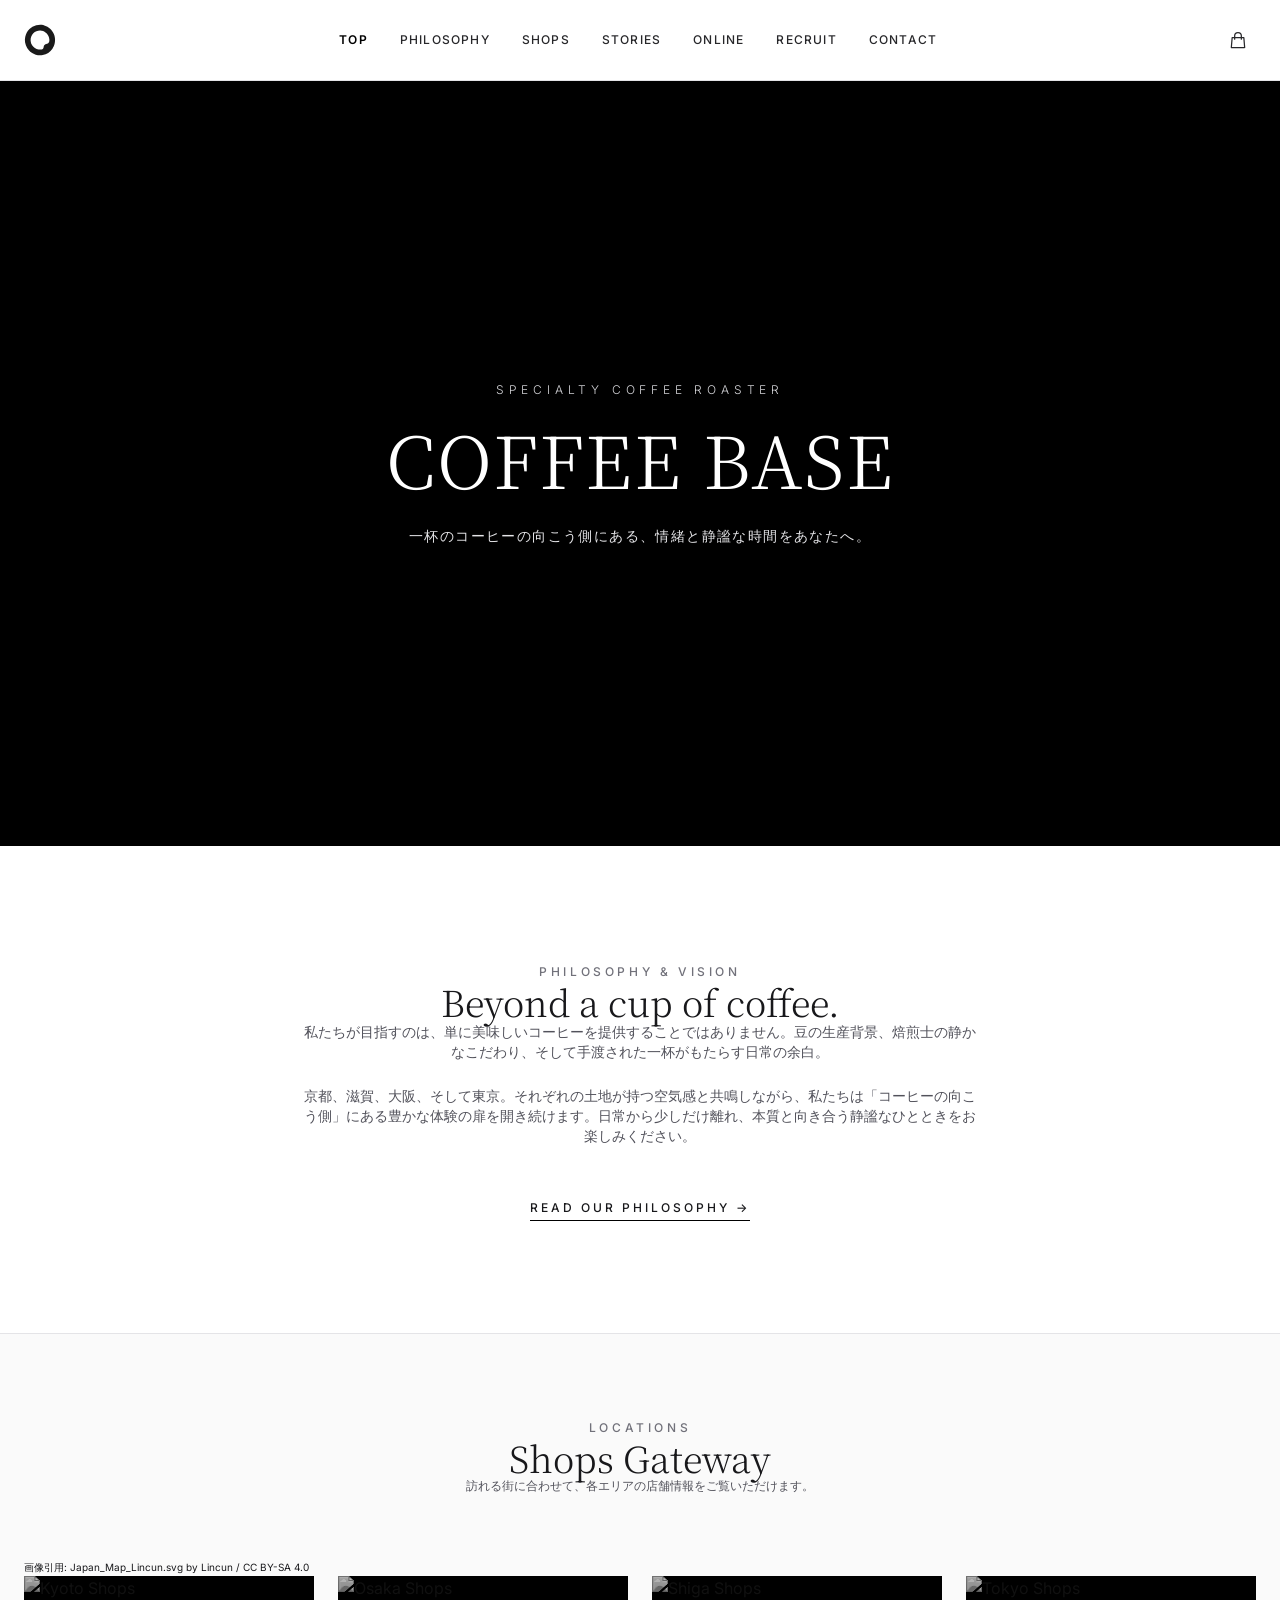
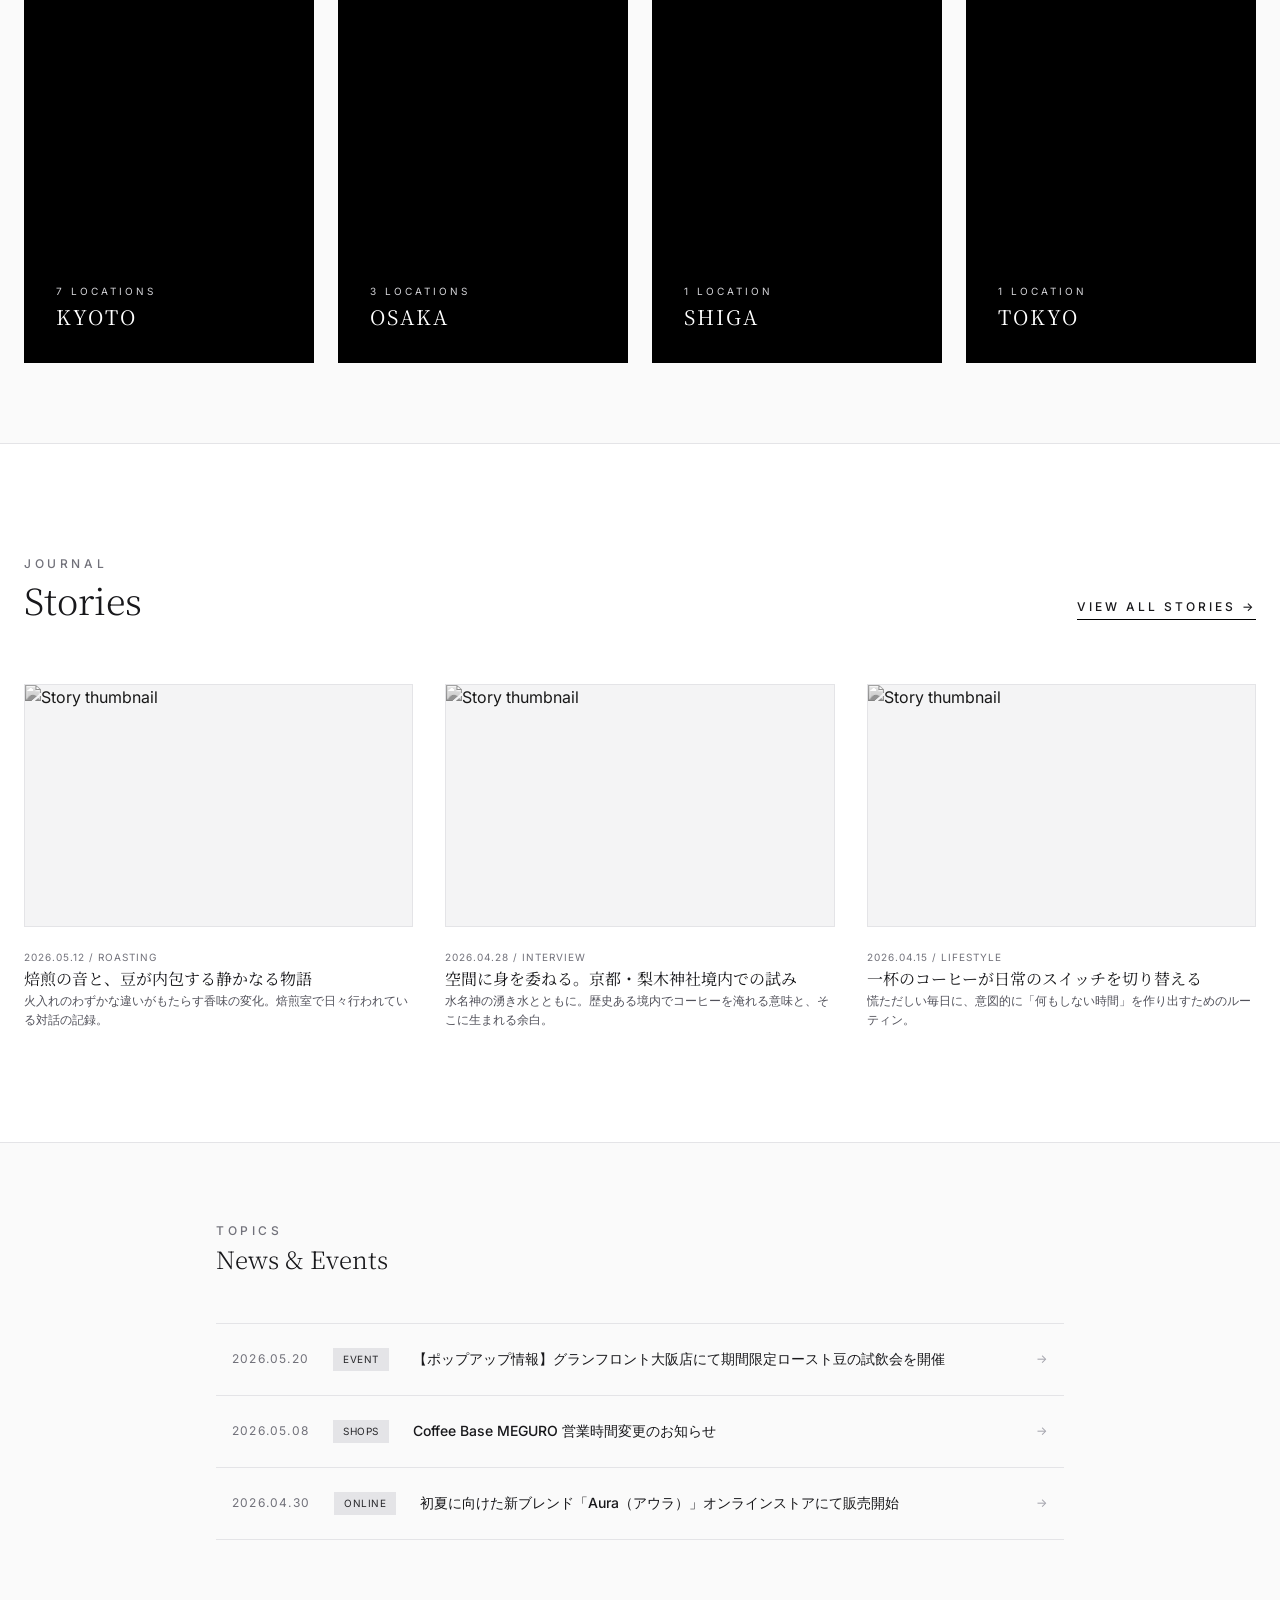
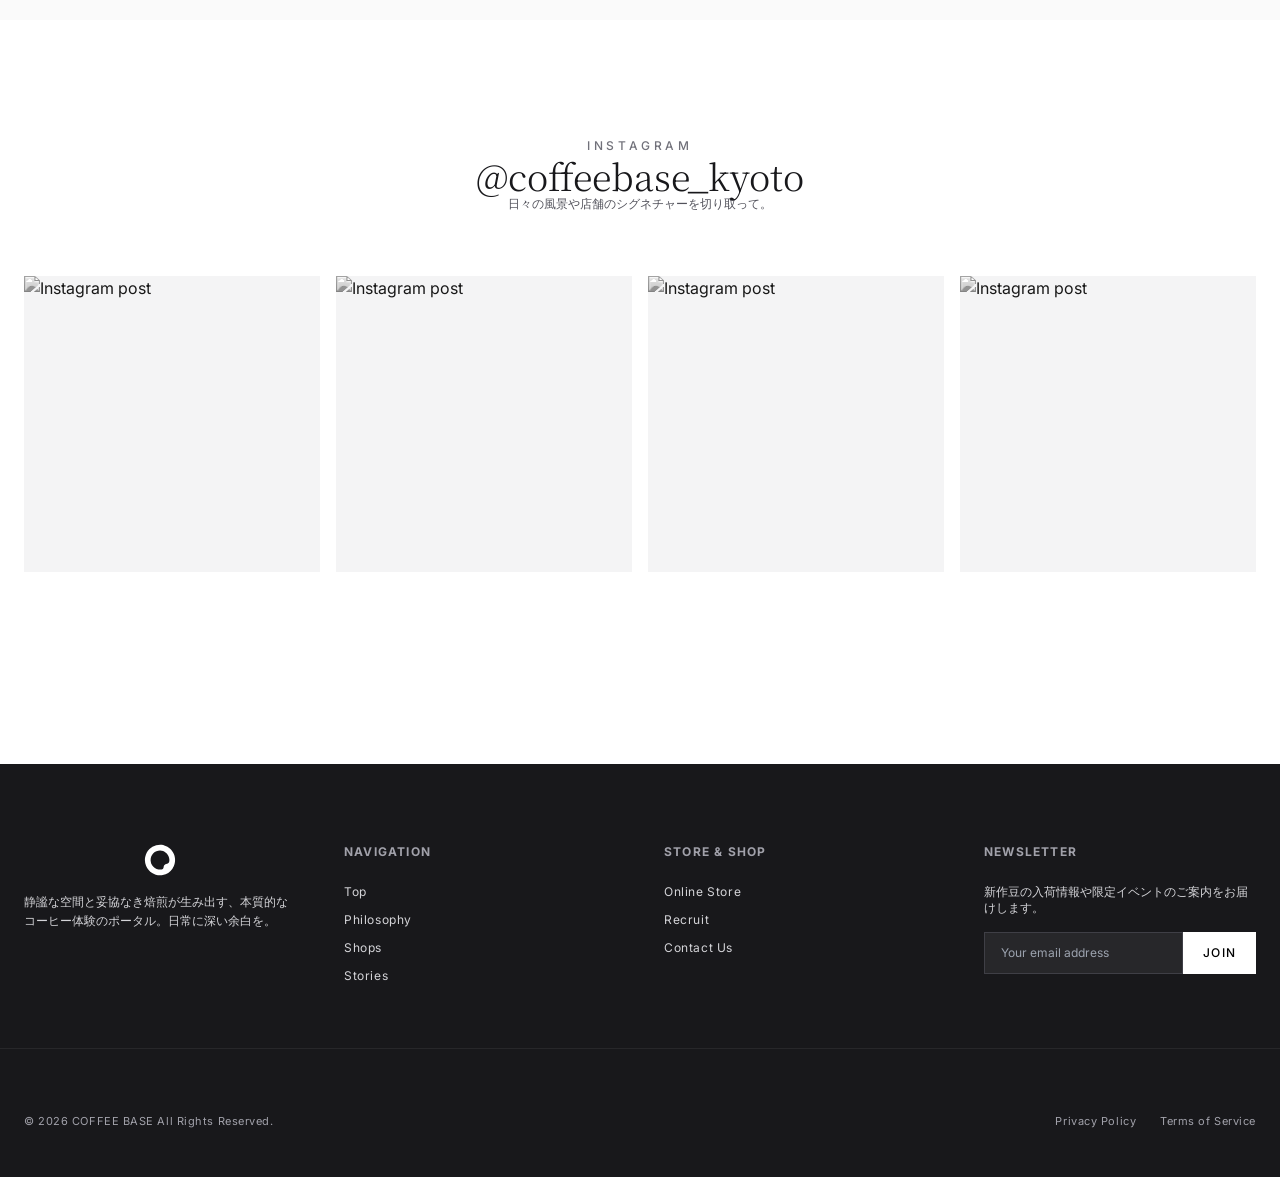
==== index.html @ c8d48422 "Add files via upload" ====
<!DOCTYPE html>
<html lang="ja">
<head>
    <meta charset="UTF-8">
    <meta name="viewport" content="width=device-width, initial-scale=1.0">
    <title>COFFEE BASE — Beyond a cup of coffee.</title>
    <link rel="preconnect" href="https://fonts.googleapis.com">
    <link rel="preconnect" href="https://fonts.gstatic.com" crossorigin>
    <link href="https://fonts.googleapis.com/css2?family=Inter:wght@300;400;500;600;700&family=Noto+Serif+JP:wght@300;400;600&display=swap" rel="stylesheet">
    <link rel="stylesheet" href="css/style.css">

    <!-- Lenis用CSS -->
    <link rel="stylesheet" href="https://unpkg.com/lenis@1.1.18/dist/lenis.css">

    <!-- jQuery -->
    <script src="https://code.jquery.com/jquery-3.7.1.min.js"></script>

    <!-- Lenis本体のJS (CDN) -->
    <script src="https://unpkg.com/lenis@1.1.18/dist/lenis.min.js"></script>
</head>
<body class="page">

    <!-- Header -->
    <header class="header">
        <div class="header__bar">
            <a href="index.html" class="header__logo-link">
                <img src="images/logo.svg" alt="COFFEE BASE Logo" class="header__logo-img" onerror="this.onerror=null; this.src='https://placehold.co/140x35/000000/FFFFFF?text=COFFEE+BASE';">
            </a>
            <nav class="header__nav">
                <a href="index.html" class="header__nav-link header__nav-link--active">Top</a>
                <a href="philosophy.html" class="header__nav-link">Philosophy</a>
                <a href="shops.html" class="header__nav-link">Shops</a>
                <a href="stories.html" class="header__nav-link">Stories</a>
                <a href="online.html" class="header__nav-link">Online</a>
                <a href="recruit.html" class="header__nav-link">Recruit</a>
                <a href="contact.html" class="header__nav-link">Contact</a>
            </nav>
            <div class="header__actions">
                <button onclick="openCartModal()" class="header__icon-btn" aria-label="Cart">
                    <svg class="header__icon" fill="none" stroke="currentColor" viewBox="0 0 24 24"><path stroke-linecap="round" stroke-linejoin="round" stroke-width="1.5" d="M16 11V7a4 4 0 00-8 0v4M5 9h14l1 12H4L5 9z"></path></svg>
                    <span id="cart-badge" class="header__cart-badge hidden">0</span>
                </button>
                <button onclick="toggleMobileMenu()" class="header__menu-btn" aria-label="Menu">
                    <svg class="header__icon header__icon--menu" fill="none" stroke="currentColor" viewBox="0 0 24 24"><path stroke-linecap="round" stroke-linejoin="round" stroke-width="1.5" d="M4 8h16M4 16h16"></path></svg>
                </button>
            </div>
        </div>
        <div id="mobile-menu" class="mobile-menu hidden fade-in">
            <div class="mobile-menu__list">
                <a href="index.html" class="mobile-menu__link mobile-menu__link--active">Top</a>
                <a href="philosophy.html" class="mobile-menu__link">Philosophy</a>
                <a href="shops.html" class="mobile-menu__link">Shops</a>
                <a href="stories.html" class="mobile-menu__link">Stories</a>
                <a href="online.html" class="mobile-menu__link">Online</a>
                <a href="recruit.html" class="mobile-menu__link">Recruit</a>
                <a href="contact.html" class="mobile-menu__link mobile-menu__link--last">Contact</a>
            </div>
        </div>
    </header>

    <!-- Main Content -->
    <main class="main">

        <!-- 1. メインビジュアル (映像演出 / フォールバック画像) -->
        <section class="hero">
            <video autoplay muted loop playsinline class="hero__video">
                <source src="videos/hero-bg.mp4" type="video/mp4">
            </video>
            <div class="hero__gradient"></div>

            <div class="hero__content fade-in">
                <span class="hero__eyebrow">Specialty Coffee Roaster</span>
                <h1 class="hero__title">
                    COFFEE BASE
                </h1>
                <p class="hero__lead">
                    一杯のコーヒーの向こう側にある、情緒と静謐な時間をあなたへ。
                </p>
            </div>
        </section>

        <!-- 2. ブランドメッセージ ＆ 世界観の要約・導入 -->
        <section class="philosophy">
            <span class="philosophy__eyebrow">Philosophy &amp; Vision</span>
            <h2 class="philosophy__title">
                Beyond a cup of coffee.
            </h2>
            <div class="philosophy__body">
                <p>
                    私たちが目指すのは、単に美味しいコーヒーを提供することではありません。豆の生産背景、焙煎士の静かなこだわり、そして手渡された一杯がもたらす日常の余白。
                </p>
                <p>
                    京都、滋賀、大阪、そして東京。それぞれの土地が持つ空気感と共鳴しながら、私たちは「コーヒーの向こう側」にある豊かな体験の扉を開き続けます。日常から少しだけ離れ、本質と向き合う静謐なひとときをお楽しみください。
                </p>
            </div>
            <div class="philosophy__cta-wrap">
                <a href="philosophy.html" class="link-underline">
                    Read Our Philosophy &rarr;
                </a>
            </div>
        </section>

        <!-- 3. エリア・店舗ハブ (Gateway) -->
        <section class="gateway">
            <div class="gateway__inner">
                <div class="gateway__header">
                    <span class="gateway__eyebrow">Locations</span>
                    <h2 class="gateway__title">Shops Gateway</h2>
                    <p class="gateway__desc">訪れる街に合わせて、各エリアの店舗情報をご覧いただけます。</p>
                </div>

                <div class="map"></div>
                <p style="margin-top: 40px; font-size: 12px;">
                <small>
                    画像引用: 
                    <a href="https://commons.wikimedia.org/wiki/File:Japan_Map_Lincun.svg" target="_blank" rel="noopener">Japan_Map_Lincun.svg</a> 
                    by Lincun / 
                    <a href="https://creativecommons.org/licenses/by-sa/4.0/deed.ja" target="_blank" rel="noopener">CC BY-SA 4.0</a>
                </small>
                </p>

                <div class="gateway__grid">
                    <!-- KYOTO -->
                    <a href="shops.html#kyoto" class="gateway__card">
                        <img src="https://placehold.co/600x800/27272a/ffffff?text=KYOTO" alt="Kyoto Shops" class="gateway__card-img">
                        <div class="gateway__card-overlay">
                            <span class="gateway__card-tag">7 Locations</span>
                            <h3 class="gateway__card-title">KYOTO</h3>
                        </div>
                    </a>
                    <!-- OSAKA -->
                    <a href="shops.html#osaka" class="gateway__card">
                        <img src="https://placehold.co/600x800/27272a/ffffff?text=OSAKA" alt="Osaka Shops" class="gateway__card-img">
                        <div class="gateway__card-overlay">
                            <span class="gateway__card-tag">3 Locations</span>
                            <h3 class="gateway__card-title">OSAKA</h3>
                        </div>
                    </a>
                    <!-- SHIGA -->
                    <a href="shops.html#shiga" class="gateway__card">
                        <img src="https://placehold.co/600x800/27272a/ffffff?text=SHIGA" alt="Shiga Shops" class="gateway__card-img">
                        <div class="gateway__card-overlay">
                            <span class="gateway__card-tag">1 Location</span>
                            <h3 class="gateway__card-title">SHIGA</h3>
                        </div>
                    </a>
                    <!-- TOKYO -->
                    <a href="shops.html#tokyo" class="gateway__card">
                        <img src="https://placehold.co/600x800/27272a/ffffff?text=TOKYO" alt="Tokyo Shops" class="gateway__card-img">
                        <div class="gateway__card-overlay">
                            <span class="gateway__card-tag">1 Location</span>
                            <h3 class="gateway__card-title">TOKYO</h3>
                        </div>
                    </a>
                </div>
            </div>
        </section>

        <!-- 4. Stories / Journal ピックアップ -->
        <section class="stories">
            <div class="stories__header">
                <div>
                    <span class="stories__eyebrow">Journal</span>
                    <h2 class="stories__title">Stories</h2>
                </div>
                <a href="stories.html" class="link-underline">
                    View All Stories &rarr;
                </a>
            </div>
            <div class="stories__grid">
                <!-- Story Item 1 -->
                <article class="story" onclick="location.href='stories.html'">
                    <div class="story__thumb">
                        <img src="https://placehold.co/800x500/f4f4f5/18181b?text=Story+01" alt="Story thumbnail" class="story__thumb-img">
                    </div>
                    <div class="story__body">
                        <span class="story__meta">2026.05.12 / Roasting</span>
                        <h3 class="story__title">焙煎の音と、豆が内包する静かなる物語</h3>
                        <p class="story__excerpt">
                            火入れのわずかな違いがもたらす香味の変化。焙煎室で日々行われている対話の記録。
                        </p>
                    </div>
                </article>
                <!-- Story Item 2 -->
                <article class="story" onclick="location.href='stories.html'">
                    <div class="story__thumb">
                        <img src="https://placehold.co/800x500/f4f4f5/18181b?text=Story+02" alt="Story thumbnail" class="story__thumb-img">
                    </div>
                    <div class="story__body">
                        <span class="story__meta">2026.04.28 / Interview</span>
                        <h3 class="story__title">空間に身を委ねる。京都・梨木神社境内での試み</h3>
                        <p class="story__excerpt">
                            水名神の湧き水とともに。歴史ある境内でコーヒーを淹れる意味と、そこに生まれる余白。
                        </p>
                    </div>
                </article>
                <!-- Story Item 3 -->
                <article class="story" onclick="location.href='stories.html'">
                    <div class="story__thumb">
                        <img src="https://placehold.co/800x500/f4f4f5/18181b?text=Story+03" alt="Story thumbnail" class="story__thumb-img">
                    </div>
                    <div class="story__body">
                        <span class="story__meta">2026.04.15 / Lifestyle</span>
                        <h3 class="story__title">一杯のコーヒーが日常のスイッチを切り替える</h3>
                        <p class="story__excerpt">
                            慌ただしい毎日に、意図的に「何もしない時間」を作り出すためのルーティン。
                        </p>
                    </div>
                </article>
            </div>
        </section>

        <!-- 5. NEWS / EVENTS トピックス -->
        <section class="news">
            <div class="news__inner">
                <div class="news__header">
                    <div>
                        <span class="news__eyebrow">Topics</span>
                        <h2 class="news__title">News &amp; Events</h2>
                    </div>
                </div>
                <div class="news__list">
                    <!-- News Item 1 -->
                    <a href="#" class="news__item">
                        <div class="news__item-main">
                            <span class="news__date">2026.05.20</span>
                            <span class="news__tag">Event</span>
                            <h3 class="news__headline">
                                【ポップアップ情報】グランフロント大阪店にて期間限定ロースト豆の試飲会を開催
                            </h3>
                        </div>
                        <span class="news__arrow">&rarr;</span>
                    </a>
                    <!-- News Item 2 -->
                    <a href="#" class="news__item">
                        <div class="news__item-main">
                            <span class="news__date">2026.05.08</span>
                            <span class="news__tag">Shops</span>
                            <h3 class="news__headline">
                                Coffee Base MEGURO 営業時間変更のお知らせ
                            </h3>
                        </div>
                        <span class="news__arrow">&rarr;</span>
                    </a>
                    <!-- News Item 3 -->
                    <a href="#" class="news__item">
                        <div class="news__item-main">
                            <span class="news__date">2026.04.30</span>
                            <span class="news__tag">Online</span>
                            <h3 class="news__headline">
                                初夏に向けた新ブレンド「Aura（アウラ）」オンラインストアにて販売開始
                            </h3>
                        </div>
                        <span class="news__arrow">&rarr;</span>
                    </a>
                </div>
            </div>
        </section>

        <!-- 6. Instagram / SNS Feed -->
        <section class="instagram">
            <div class="instagram__header">
                <span class="instagram__eyebrow">Instagram</span>
                <h2 class="instagram__title">@coffeebase_kyoto</h2>
                <p class="instagram__desc">日々の風景や店舗のシグネチャーを切り取って。</p>
            </div>
            <div class="instagram__grid">
                <a href="https://instagram.com" target="_blank" rel="noopener noreferrer" class="instagram__post">
                    <img src="https://placehold.co/600x600/f4f4f5/18181b?text=IG+01" alt="Instagram post" class="instagram__img">
                    <div class="instagram__overlay">View</div>
                </a>
                <a href="https://instagram.com" target="_blank" rel="noopener noreferrer" class="instagram__post">
                    <img src="https://placehold.co/600x600/f4f4f5/18181b?text=IG+02" alt="Instagram post" class="instagram__img">
                    <div class="instagram__overlay">View</div>
                </a>
                <a href="https://instagram.com" target="_blank" rel="noopener noreferrer" class="instagram__post">
                    <img src="https://placehold.co/600x600/f4f4f5/18181b?text=IG+03" alt="Instagram post" class="instagram__img">
                    <div class="instagram__overlay">View</div>
                </a>
                <a href="https://instagram.com" target="_blank" rel="noopener noreferrer" class="instagram__post">
                    <img src="https://placehold.co/600x600/f4f4f5/18181b?text=IG+04" alt="Instagram post" class="instagram__img">
                    <div class="instagram__overlay">View</div>
                </a>
            </div>
        </section>

    </main>

    <!-- Footer -->
    <footer class="footer">
        <div class="footer__grid">
            <div class="footer__brand">
                <img src="images/logo.svg" alt="COFFEE BASE Logo" class="footer__logo" onerror="this.onerror=null; this.src='https://placehold.co/140x35/FFFFFF/000000?text=COFFEE+BASE';">
                <p class="footer__tagline">静謐な空間と妥協なき焙煎が生み出す、本質的なコーヒー体験のポータル。日常に深い余白を。</p>
            </div>
            <div>
                <h4 class="footer__col-title">Navigation</h4>
                <ul class="footer__links">
                    <li><a href="index.html" class="footer__link">Top</a></li>
                    <li><a href="philosophy.html" class="footer__link">Philosophy</a></li>
                    <li><a href="shops.html" class="footer__link">Shops</a></li>
                    <li><a href="stories.html" class="footer__link">Stories</a></li>
                </ul>
            </div>
            <div>
                <h4 class="footer__col-title">Store &amp; Shop</h4>
                <ul class="footer__links">
                    <li><a href="online.html" class="footer__link">Online Store</a></li>
                    <li><a href="recruit.html" class="footer__link">Recruit</a></li>
                    <li><a href="contact.html" class="footer__link">Contact Us</a></li>
                </ul>
            </div>
            <div>
                <h4 class="footer__col-title">Newsletter</h4>
                <p class="footer__newsletter-desc">新作豆の入荷情報や限定イベントのご案内をお届けします。</p>
                <form onsubmit="handleSubscribe(event)" class="footer__form">
                    <input type="email" placeholder="Your email address" required class="footer__input">
                    <button type="submit" class="footer__submit">Join</button>
                </form>
            </div>
        </div>
        <div class="footer__bottom">
            <p>&copy; 2026 COFFEE BASE All Rights Reserved.</p>
            <div class="footer__legal">
                <a href="#" class="footer__legal-link">Privacy Policy</a>
                <a href="#" class="footer__legal-link">Terms of Service</a>
            </div>
        </div>
    </footer>

    <!-- Notification Modal -->
    <div id="notification-modal" class="modal hidden">
        <div class="modal__box fade-in">
            <h3 id="modal-title" class="modal__title">Notice</h3>
            <p id="modal-message" class="modal__message">Message content goes here.</p>
            <button onclick="closeModal()" class="modal__close">Close</button>
        </div>
    </div>

    <!-- Cart Drawer Modal -->
    <div id="cart-drawer" class="cart-drawer hidden">
        <div class="cart-drawer__panel fade-in">
            <div>
                <div class="cart-drawer__top">
                    <h3 class="cart-drawer__title">Shopping Cart</h3>
                    <button onclick="closeCartModal()" class="cart-drawer__close-btn"><svg class="cart-drawer__close-icon" fill="none" stroke="currentColor" viewBox="0 0 24 24"><path stroke-linecap="round" stroke-linejoin="round" stroke-width="1.5" d="M6 18L18 6M6 6l12 12"></path></svg></button>
                </div>
                <div id="cart-items-container" class="cart-drawer__items"></div>
            </div>
            <div class="cart-drawer__bottom">
                <div class="cart-drawer__subtotal">
                    <span>Subtotal</span>
                    <span id="cart-subtotal">¥0</span>
                </div>
                <button onclick="checkoutCart()" class="cart-drawer__checkout-btn">Proceed to Checkout</button>
                <button onclick="closeCartModal()" class="cart-drawer__continue-btn">Continue Shopping</button>
            </div>
        </div>
    </div>

    <script src="js/main.js"></script>
</body>
</html>
---- css/style.css ----
/* =========================================================
   Design tokens (from the former tailwind.config)
   ========================================================= */
:root {
    --color-white: #ffffff;
    --color-black: #000000;

    --color-base-50: #fafafa;
    --color-base-100: #f4f4f5;
    --color-base-200: #e4e4e7;
    --color-base-300: #d4d4d8;
    --color-base-400: #a1a1aa;
    --color-base-500: #71717a;
    --color-base-600: #52525b;
    --color-base-700: #3f3f46;
    --color-base-800: #27272a;
    --color-base-900: #18181b;
    --color-base-950: #09090b;
    --color-red-600: #dc2626;

    --font-sans: 'Inter', sans-serif;
    --font-serif: 'Noto Serif JP', serif;

    --shadow-xl: 0 20px 25px -5px rgb(0 0 0 / 0.1), 0 8px 10px -6px rgb(0 0 0 / 0.1);
    --shadow-2xl: 0 25px 50px -12px rgb(0 0 0 / 0.25);
    --ease: cubic-bezier(0.4, 0, 0.2, 1);
}

/* Base reset (replaces what Tailwind's preflight used to provide) */
*, ::before, ::after {
    box-sizing: border-box;
    border-width: 0;
    border-style: solid;
    border-color: #e5e7eb;
}
html {
    line-height: 1.5;
    -webkit-text-size-adjust: 100%;
    tab-size: 4;
    font-family: var(--font-sans);
    scroll-behavior: smooth;
}
body { margin: 0; line-height: inherit; }
h1, h2, h3, h4, h5, h6 { font-size: inherit; font-weight: inherit; }
a { color: inherit; text-decoration: inherit; }
blockquote, dl, dd, h1, h2, h3, h4, h5, h6, hr, figure, p, pre { margin: 0; }
ol, ul, menu { list-style: none; margin: 0; padding: 0; }
img, svg, video, canvas, audio, iframe, embed, object { display: block; vertical-align: middle; }
img, video { max-width: 100%; height: auto; }
button, input, select, textarea {
    font-family: inherit;
    font-size: 100%;
    font-weight: inherit;
    line-height: inherit;
    color: inherit;
    margin: 0;
    padding: 0;
}
button, select { text-transform: none; }
button, [type='button'], [type='submit'] {
    -webkit-appearance: button;
    background-color: transparent;
    background-image: none;
}
button { cursor: pointer; }
textarea { resize: vertical; }
input::placeholder, textarea::placeholder { opacity: 1; color: #9ca3af; }

/* Custom editorial scrollbar and selection */
::selection {
    background: #18181b;
    color: #ffffff;
}
::-webkit-scrollbar {
    width: 6px;
}
::-webkit-scrollbar-track {
    background: #ffffff;
}
::-webkit-scrollbar-thumb {
    background: #d4d4d8;
}
::-webkit-scrollbar-thumb:hover {
    background: #71717a;
}
.fade-in {
    animation: fadeIn 0.4s cubic-bezier(0.16, 1, 0.3, 1) forwards;
}
@keyframes fadeIn {
    from { opacity: 0; transform: translateY(-8px); }
    to { opacity: 1; transform: translateY(0); }
}

/* State utility kept as-is: js/main.js toggles this class directly
   (mobile menu / cart badge / notification modal / cart drawer) */
.hidden {
    display: none !important;
}

/* 地図を表示するコンテナのベーススタイル */
.map {
    max-width: 800px;
    margin: 60px auto;
}
.geolonia-svg-map { width: 100%; }
.geolonia-svg-map .prefecture {
    fill: transparent;
    stroke: #999;
    cursor: none;
}
.geolonia-svg-map .kyoto,
.geolonia-svg-map .osaka,
.geolonia-svg-map .shiga,
.geolonia-svg-map .tokyo {
    fill: #000;
    stroke: #999;
    cursor: pointer;
}
.geolonia-svg-map .kyoto:hover,
.geolonia-svg-map .osaka:hover,
.geolonia-svg-map .shiga:hover,
.geolonia-svg-map .tokyo:hover {
    fill: var(--color-ink);
}
.geolonia-svg-map .boundary-line {
    stroke: transparent;
}

/* =========================================================
   Page base
   ========================================================= */
.page {
    background-color: var(--color-white);
    color: var(--color-base-900);
    font-family: var(--font-sans);
    -webkit-font-smoothing: antialiased;
    -moz-osx-font-smoothing: grayscale;
    min-height: 100vh;
    display: flex;
    flex-direction: column;
    justify-content: space-between;
    margin: 0;
}

.link-underline {
    display: inline-block;
    font-size: 0.75rem;
    line-height: 1rem;
    text-transform: uppercase;
    letter-spacing: 0.25em;
    font-weight: 500;
    border-bottom: 1px solid var(--color-black);
    padding-bottom: 0.25rem;
    color: inherit;
    text-decoration: none;
    transition: opacity 150ms var(--ease);
}
.link-underline:hover {
    opacity: 0.6;
}

/* =========================================================
   Header
   ========================================================= */
.header {
    position: sticky;
    top: 0;
    z-index: 50;
    background-color: rgba(255, 255, 255, 0.9);
    backdrop-filter: blur(12px);
    -webkit-backdrop-filter: blur(12px);
    border-bottom: 1px solid var(--color-base-200);
    transition: all 300ms var(--ease);
}
.header__bar {
    max-width: 80rem;
    margin: 0 auto;
    padding: 0 1.5rem;
    height: 5rem;
    display: flex;
    align-items: center;
    justify-content: space-between;
}
.header__logo-link {
    display: flex;
    align-items: center;
    gap: 0.75rem;
}
.header__logo-link:focus {
    outline: none;
}
.header__logo-img {
    height: 2rem;
    width: auto;
    object-fit: contain;
    display: block;
    transition: transform 300ms var(--ease);
}
.header__logo-link:hover .header__logo-img {
    transform: scale(1.05);
}
.header__nav {
    display: none;
    align-items: center;
    gap: 2rem;
    font-size: 0.75rem;
    line-height: 1rem;
    font-weight: 500;
    letter-spacing: 0.1em;
    text-transform: uppercase;
    color: var(--color-base-800);
}
.header__nav-link {
    position: relative;
    padding: 0.5rem 0;
    color: inherit;
    text-decoration: none;
    transition: color 150ms var(--ease);
}
.header__nav-link:hover {
    color: var(--color-black);
}
.header__nav-link--active {
    color: var(--color-black);
    font-weight: 600;
}
.header__actions {
    display: flex;
    align-items: center;
    gap: 1rem;
}
.header__icon-btn {
    position: relative;
    padding: 0.5rem;
    color: var(--color-base-800);
    background: none;
    border: none;
    cursor: pointer;
    transition: color 150ms var(--ease);
}
.header__icon-btn:hover {
    color: var(--color-black);
}
.header__icon-btn:focus {
    outline: none;
}
.header__icon {
    width: 1.25rem;
    height: 1.25rem;
}
.header__cart-badge {
    position: absolute;
    top: 0.25rem;
    right: 0.25rem;
    background-color: var(--color-black);
    color: var(--color-white);
    font-size: 9px;
    font-weight: 700;
    width: 1rem;
    height: 1rem;
    border-radius: 9999px;
    display: flex;
    align-items: center;
    justify-content: center;
}
.header__menu-btn {
    padding: 0.5rem;
    color: var(--color-base-800);
    background: none;
    border: none;
    cursor: pointer;
}
.header__menu-btn:hover {
    color: var(--color-black);
}
.header__menu-btn:focus {
    outline: none;
}
.header__icon--menu {
    width: 1.5rem;
    height: 1.5rem;
}

@media (min-width: 768px) {
    .header__nav { display: flex; }
    .header__menu-btn { display: none; }
}

/* Mobile menu panel (state controlled by js/main.js via .hidden) */
.mobile-menu {
    position: absolute;
    top: 5rem;
    left: 0;
    width: 100%;
    background-color: var(--color-white);
    border-bottom: 1px solid var(--color-base-200);
    padding: 1.5rem 2rem;
    box-shadow: var(--shadow-xl);
}
@media (min-width: 768px) {
    .mobile-menu { display: none !important; }
}
.mobile-menu__list {
    display: flex;
    flex-direction: column;
    gap: 1rem;
    font-size: 0.875rem;
    line-height: 1.25rem;
    font-weight: 500;
    letter-spacing: 0.1em;
    text-transform: uppercase;
    color: var(--color-base-800);
}
.mobile-menu__link {
    text-align: left;
    padding: 0.5rem 0;
    border-bottom: 1px solid var(--color-base-100);
    color: inherit;
    text-decoration: none;
}
.mobile-menu__link--active {
    color: var(--color-black);
    font-weight: 600;
}
.mobile-menu__link--last {
    border-bottom: none;
}

/* =========================================================
   Main / generic section helpers
   ========================================================= */
.main {
    flex-grow: 1;
}

/* =========================================================
   1. Hero
   ========================================================= */
.hero {
    position: relative;
    height: 85vh;
    width: 100%;
    overflow: hidden;
    background-color: var(--color-black);
    display: flex;
    align-items: center;
    justify-content: center;
}
.hero__video {
    position: absolute;
    inset: 0;
    width: 100%;
    height: 100%;
    object-fit: cover;
    opacity: 0.6;
}
.hero__gradient {
    position: absolute;
    inset: 0;
    background: linear-gradient(to top, rgba(0, 0, 0, 0.8), rgba(0, 0, 0, 0.3) 50%, rgba(0, 0, 0, 0.3));
    pointer-events: none;
}
.hero__content {
    position: relative;
    z-index: 10;
    text-align: center;
    padding: 0 1.5rem;
    max-width: 56rem;
    margin: 0 auto;
    display: flex;
    flex-direction: column;
    gap: 1.5rem;
    color: var(--color-white);
}
.hero__eyebrow {
    font-size: 0.75rem;
    line-height: 1rem;
    text-transform: uppercase;
    letter-spacing: 0.4em;
    color: var(--color-base-300);
    font-weight: 300;
    display: block;
}
.hero__title {
    font-family: var(--font-serif);
    font-weight: 300;
    letter-spacing: 0.025em;
    line-height: 1.25;
    font-size: 2.25rem;
    margin: 0;
}
.hero__lead {
    font-size: 0.75rem;
    color: var(--color-base-200);
    font-weight: 300;
    letter-spacing: 0.1em;
    max-width: 32rem;
    margin: 0 auto;
    line-height: 1.625;
    padding-top: 0.5rem;
}
@media (min-width: 768px) {
    .hero__title { font-size: 3.75rem;
    line-height: 1; }
    .hero__lead { font-size: 0.875rem;
    line-height: 1.25rem; }
}
@media (min-width: 1024px) {
    .hero__title { font-size: 4.5rem;
    line-height: 1; }
}

/* =========================================================
   2. Philosophy
   ========================================================= */
.philosophy > * + * {
    margin-top: 2rem;
}
.philosophy {
    padding: 7rem 1.5rem;
    max-width: 56rem;
    margin: 0 auto;
    text-align: center;
}
.philosophy__eyebrow {
    font-size: 0.75rem;
    line-height: 1rem;
    text-transform: uppercase;
    letter-spacing: 0.3em;
    color: var(--color-base-500);
    font-weight: 500;
}
.philosophy__title {
    font-family: var(--font-serif);
    font-weight: 300;
    line-height: 1.625;
    font-size: 1.5rem;
    margin: 0;
}
@media (min-width: 768px) {
    .philosophy__title { font-size: 2.25rem;
    line-height: 2.5rem; }
}
.philosophy__body {
    display: flex;
    flex-direction: column;
    gap: 1.5rem;
    font-size: 0.75rem;
    color: var(--color-base-600);
    line-height: 1.625;
    max-width: 42rem;
    margin: 0 auto;
    font-weight: 300;
}
@media (min-width: 768px) {
    .philosophy__body { font-size: 0.875rem;
    line-height: 1.25rem; }
}
.philosophy__body p {
    margin: 0;
}
.philosophy__cta-wrap {
    padding-top: 1rem;
}

/* =========================================================
   3. Gateway (shops hub + map)
   ========================================================= */
.gateway {
    padding: 5rem 0;
    background-color: var(--color-base-50);
    border-top: 1px solid var(--color-base-200);
    border-bottom: 1px solid var(--color-base-200);
}
.gateway__inner {
    max-width: 80rem;
    margin: 0 auto;
    padding: 0 1.5rem;
}
.gateway__header > * + * {
    margin-top: 0.75rem;
}
.gateway__header {
    text-align: center;
    max-width: 36rem;
    margin: 0 auto 4rem;
}
.gateway__eyebrow {
    font-size: 0.75rem;
    line-height: 1rem;
    text-transform: uppercase;
    letter-spacing: 0.3em;
    color: var(--color-base-500);
    font-weight: 500;
}
.gateway__title {
    font-family: var(--font-serif);
    font-weight: 300;
    font-size: 1.5rem;
    line-height: 2rem;
    margin: 0;
}
@media (min-width: 768px) {
    .gateway__title { font-size: 2.25rem;
    line-height: 2.5rem; }
}
.gateway__desc {
    font-size: 0.75rem;
    line-height: 1rem;
    color: var(--color-base-600);
    margin: 0;
}
.gateway__grid {
    display: grid;
    grid-template-columns: repeat(1, minmax(0, 1fr));
    gap: 1.5rem;
}
@media (min-width: 640px) {
    .gateway__grid { grid-template-columns: repeat(2, minmax(0, 1fr)); }
}
@media (min-width: 1024px) {
    .gateway__grid { grid-template-columns: repeat(4, minmax(0, 1fr)); }
}
.gateway__card {
    position: relative;
    display: block;
    aspect-ratio: 3 / 4;
    overflow: hidden;
    background-color: var(--color-black);
    text-decoration: none;
}
.gateway__card-img {
    width: 100%;
    height: 100%;
    object-fit: cover;
    filter: grayscale(1);
    opacity: 0.7;
    transition: transform 500ms var(--ease);
}
.gateway__card:hover .gateway__card-img {
    transform: scale(1.05);
    opacity: 0.9;
}
.gateway__card-overlay {
    position: absolute;
    inset: 0;
    display: flex;
    flex-direction: column;
    justify-content: flex-end;
    padding: 2rem;
    color: var(--color-white);
    background: linear-gradient(to top, rgba(0, 0, 0, 0.8), transparent 50%, transparent);
}
.gateway__card-tag {
    font-size: 10px;
    letter-spacing: 0.3em;
    text-transform: uppercase;
    color: var(--color-base-300);
    margin-bottom: 0.25rem;
}
.gateway__card-title {
    font-family: var(--font-serif);
    font-size: 1.25rem;
    line-height: 1.75rem;
    letter-spacing: 0.1em;
    margin: 0;
}

/* =========================================================
   4. Stories
   ========================================================= */
.stories {
    padding: 7rem 1.5rem;
    max-width: 80rem;
    margin: 0 auto;
}
.stories__header {
    display: flex;
    flex-direction: column;
    justify-content: space-between;
    gap: 1rem;
    margin-bottom: 4rem;
}
@media (min-width: 768px) {
    .stories__header { flex-direction: row; align-items: flex-end; }
}
.stories__eyebrow {
    display: block;
    font-size: 0.75rem;
    line-height: 1rem;
    text-transform: uppercase;
    letter-spacing: 0.3em;
    color: var(--color-base-500);
    font-weight: 500;
    margin-bottom: 0.5rem;
}
.stories__title {
    font-family: var(--font-serif);
    font-weight: 300;
    font-size: 1.5rem;
    line-height: 2rem;
    margin: 0;
}
@media (min-width: 768px) {
    .stories__title { font-size: 2.25rem;
    line-height: 2.5rem; }
}
.stories__grid {
    display: grid;
    grid-template-columns: repeat(1, minmax(0, 1fr));
    gap: 2rem;
}
@media (min-width: 768px) {
    .stories__grid { grid-template-columns: repeat(3, minmax(0, 1fr)); }
}
.story {
    display: flex;
    flex-direction: column;
    gap: 1rem;
    cursor: pointer;
}
.story__thumb {
    aspect-ratio: 16 / 10;
    background-color: var(--color-base-100);
    overflow: hidden;
    border: 1px solid var(--color-base-200);
}
.story__thumb-img {
    width: 100%;
    height: 100%;
    object-fit: cover;
    filter: grayscale(1);
    transition: transform 500ms var(--ease);
}
.story:hover .story__thumb-img {
    transform: scale(1.05);
}
.story__body > * + * {
    margin-top: 0.5rem;
}
.story__body {
}
.story__meta {
    font-size: 10px;
    text-transform: uppercase;
    letter-spacing: 0.1em;
    color: var(--color-base-500);
}
.story__title {
    font-family: var(--font-serif);
    font-size: 1rem;
    line-height: 1.5rem;
    margin: 0;
    transition: opacity 150ms var(--ease);
}
.story:hover .story__title {
    opacity: 0.75;
}
.story__excerpt {
    font-size: 0.75rem;
    color: var(--color-base-600);
    line-height: 1.625;
    font-weight: 300;
    margin: 0;
    display: -webkit-box;
    -webkit-line-clamp: 2;
    -webkit-box-orient: vertical;
    overflow: hidden;
}

/* =========================================================
   5. News / Topics
   ========================================================= */
.news {
    padding: 5rem 0;
    background-color: var(--color-base-50);
    border-top: 1px solid var(--color-base-200);
}
.news__inner {
    max-width: 56rem;
    margin: 0 auto;
    padding: 0 1.5rem;
}
.news__header {
    display: flex;
    align-items: center;
    justify-content: space-between;
    margin-bottom: 3rem;
}
.news__eyebrow {
    display: block;
    font-size: 0.75rem;
    line-height: 1rem;
    text-transform: uppercase;
    letter-spacing: 0.3em;
    color: var(--color-base-500);
    font-weight: 500;
    margin-bottom: 0.25rem;
}
.news__title {
    font-family: var(--font-serif);
    font-weight: 300;
    font-size: 1.5rem;
    line-height: 2rem;
    margin: 0;
}
.news__list {
    border-top: 1px solid var(--color-base-200);
    border-bottom: 1px solid var(--color-base-200);
}
.news__list > * + * {
    border-top: 1px solid var(--color-base-200);
}
.news__item {
    padding: 1.5rem 1rem;
    display: flex;
    flex-direction: column;
    justify-content: space-between;
    gap: 1rem;
    text-decoration: none;
    color: inherit;
    transition: background-color 150ms var(--ease);
}
@media (min-width: 768px) {
    .news__item { flex-direction: row; align-items: center; }
}
.news__item:hover {
    background-color: rgba(255, 255, 255, 0.6);
}
.news__item-main {
    display: flex;
    align-items: center;
    gap: 1.5rem;
}
.news__date {
    font-size: 0.75rem;
    line-height: 1rem;
    letter-spacing: 0.1em;
    color: var(--color-base-500);
}
.news__tag {
    font-size: 10px;
    text-transform: uppercase;
    letter-spacing: 0.05em;
    background-color: var(--color-base-200);
    color: var(--color-base-800);
    padding: 0.25rem 0.625rem;
}
.news__headline {
    font-size: 0.75rem;
    line-height: 1rem;
    font-weight: 500;
    color: var(--color-base-900);
    margin: 0;
    transition: opacity 150ms var(--ease);
}
@media (min-width: 768px) {
    .news__headline { font-size: 0.875rem;
    line-height: 1.25rem; }
}
.news__item:hover .news__headline {
    opacity: 0.7;
}
.news__arrow {
    font-size: 0.75rem;
    line-height: 1rem;
    letter-spacing: 0.1em;
    color: var(--color-base-400);
}

/* =========================================================
   6. Instagram
   ========================================================= */
.instagram {
    padding: 7rem 1.5rem;
    max-width: 80rem;
    margin: 0 auto;
}
.instagram__header > * + * {
    margin-top: 0.75rem;
}
.instagram__header {
    text-align: center;
    max-width: 36rem;
    margin: 0 auto 4rem;
}
.instagram__eyebrow {
    font-size: 0.75rem;
    line-height: 1rem;
    text-transform: uppercase;
    letter-spacing: 0.3em;
    color: var(--color-base-500);
    font-weight: 500;
}
.instagram__title {
    font-family: var(--font-serif);
    font-weight: 300;
    font-size: 1.5rem;
    line-height: 2rem;
    margin: 0;
}
@media (min-width: 768px) {
    .instagram__title { font-size: 2.25rem;
    line-height: 2.5rem; }
}
.instagram__desc {
    font-size: 0.75rem;
    line-height: 1rem;
    color: var(--color-base-600);
    margin: 0;
}
.instagram__grid {
    display: grid;
    grid-template-columns: repeat(2, minmax(0, 1fr));
    gap: 1rem;
}
@media (min-width: 768px) {
    .instagram__grid { grid-template-columns: repeat(4, minmax(0, 1fr)); }
}
.instagram__post {
    position: relative;
    display: block;
    aspect-ratio: 1 / 1;
    background-color: var(--color-base-100);
    overflow: hidden;
}
.instagram__img {
    width: 100%;
    height: 100%;
    object-fit: cover;
    filter: grayscale(1);
    transition: transform 500ms var(--ease);
}
.instagram__post:hover .instagram__img {
    transform: scale(1.05);
}
.instagram__overlay {
    position: absolute;
    inset: 0;
    background-color: rgba(0, 0, 0, 0.3);
    opacity: 0;
    transition: opacity 150ms var(--ease);
    display: flex;
    align-items: center;
    justify-content: center;
    color: var(--color-white);
    font-size: 0.75rem;
    line-height: 1rem;
    letter-spacing: 0.1em;
}
.instagram__post:hover .instagram__overlay {
    opacity: 1;
}

/* =========================================================
   Footer
   ========================================================= */
.footer {
    background-color: var(--color-base-900);
    color: var(--color-white);
    padding-top: 5rem;
    padding-bottom: 3rem;
    margin-top: 5rem;
}
.footer__grid {
    max-width: 80rem;
    margin: 0 auto;
    padding: 0 1.5rem;
    display: grid;
    grid-template-columns: repeat(1, minmax(0, 1fr));
    gap: 3rem;
    margin-bottom: 4rem;
    border-bottom: 1px solid var(--color-base-800);
    padding-bottom: 4rem;
}
@media (min-width: 768px) {
    .footer__grid { grid-template-columns: repeat(4, minmax(0, 1fr)); }
}
.footer__brand {
    display: flex;
    flex-direction: column;
    gap: 1rem;
}
.footer__logo {
    height: 2rem;
    width: auto;
    object-fit: contain;
    filter: brightness(0) invert(1);
}
.footer__tagline {
    font-size: 0.75rem;
    color: var(--color-base-300);
    line-height: 1.625;
    font-weight: 300;
    margin: 0;
}
.footer__col-title {
    font-size: 0.75rem;
    line-height: 1rem;
    font-weight: 700;
    letter-spacing: 0.1em;
    text-transform: uppercase;
    margin: 0 0 1.5rem;
    color: var(--color-base-400);
}
.footer__links {
    display: flex;
    flex-direction: column;
    gap: 0.75rem;
    font-size: 0.75rem;
    line-height: 1rem;
    letter-spacing: 0.05em;
    color: var(--color-base-300);
    list-style: none;
    margin: 0;
    padding: 0;
}
.footer__link {
    color: inherit;
    text-decoration: none;
    transition: color 150ms var(--ease);
}
.footer__link:hover {
    color: var(--color-white);
}
.footer__newsletter-desc {
    font-size: 0.75rem;
    line-height: 1rem;
    color: var(--color-base-300);
    margin: 0 0 1rem;
}
.footer__form {
    display: flex;
}
.footer__input {
    background-color: var(--color-base-800);
    font-size: 0.75rem;
    line-height: 1rem;
    padding: 0.75rem 1rem;
    color: var(--color-white);
    width: 100%;
    border: 1px solid var(--color-base-700);
}
.footer__input:focus {
    outline: none;
}
.footer__submit {
    background-color: var(--color-white);
    color: var(--color-black);
    padding: 0 1.25rem;
    font-size: 0.75rem;
    line-height: 1rem;
    font-weight: 500;
    letter-spacing: 0.1em;
    text-transform: uppercase;
    border: none;
    cursor: pointer;
    transition: background-color 150ms var(--ease);
}
.footer__submit:hover {
    background-color: var(--color-base-200);
}
.footer__bottom {
    max-width: 80rem;
    margin: 0 auto;
    padding: 0 1.5rem;
    display: flex;
    flex-direction: column;
    align-items: center;
    justify-content: space-between;
    font-size: 11px;
    color: var(--color-base-400);
    letter-spacing: 0.05em;
}
@media (min-width: 768px) {
    .footer__bottom { flex-direction: row; }
}
.footer__bottom p {
    margin: 0;
}
.footer__legal {
    display: flex;
    gap: 1.5rem;
    margin-top: 1rem;
}
@media (min-width: 768px) {
    .footer__legal { margin-top: 0; }
}
.footer__legal-link {
    color: inherit;
    text-decoration: none;
    transition: color 150ms var(--ease);
}
.footer__legal-link:hover {
    color: var(--color-white);
}

/* =========================================================
   Notification modal (state controlled by js/main.js via .hidden)
   ========================================================= */
.modal {
    position: fixed;
    inset: 0;
    background-color: rgba(0, 0, 0, 0.4);
    backdrop-filter: blur(4px);
    -webkit-backdrop-filter: blur(4px);
    z-index: 50;
    display: flex;
    align-items: center;
    justify-content: center;
    padding: 1rem;
}
.modal__box {
    background-color: var(--color-white);
    max-width: 28rem;
    width: 100%;
    padding: 2rem;
    border-radius: 0;
    border: 1px solid var(--color-base-200);
    box-shadow: var(--shadow-2xl);
    text-align: center;
}
.modal__title {
    font-family: var(--font-serif);
    font-size: 1.125rem;
    line-height: 1.75rem;
    font-weight: 600;
    letter-spacing: 0.025em;
    margin: 0 0 0.75rem;
}
.modal__message {
    font-size: 0.75rem;
    color: var(--color-base-600);
    line-height: 1.625;
    margin: 0 0 1.5rem;
}
.modal__close {
    width: 100%;
    background-color: var(--color-black);
    color: var(--color-white);
    font-size: 0.75rem;
    line-height: 1rem;
    font-weight: 500;
    letter-spacing: 0.1em;
    text-transform: uppercase;
    padding: 0.75rem 0;
    border: none;
    cursor: pointer;
    transition: background-color 150ms var(--ease);
}
.modal__close:hover {
    background-color: var(--color-base-800);
}

/* =========================================================
   Cart drawer (state controlled by js/main.js via .hidden)
   ========================================================= */
.cart-drawer {
    position: fixed;
    inset: 0;
    background-color: rgba(0, 0, 0, 0.5);
    backdrop-filter: blur(4px);
    -webkit-backdrop-filter: blur(4px);
    z-index: 50;
    display: flex;
    justify-content: flex-end;
}
.cart-drawer__panel {
    background-color: var(--color-white);
    width: 100%;
    max-width: 28rem;
    height: 100%;
    display: flex;
    flex-direction: column;
    justify-content: space-between;
    padding: 2rem;
    box-shadow: var(--shadow-2xl);
    overflow-y: auto;
}
.cart-drawer__top {
    display: flex;
    align-items: center;
    justify-content: space-between;
    padding-bottom: 1.5rem;
    border-bottom: 1px solid var(--color-base-200);
}
.cart-drawer__title {
    font-size: 0.875rem;
    line-height: 1.25rem;
    font-weight: 700;
    letter-spacing: 0.1em;
    text-transform: uppercase;
    margin: 0;
}
.cart-drawer__close-btn {
    padding: 0.25rem;
    background: none;
    border: none;
    cursor: pointer;
}
.cart-drawer__close-btn:hover {
    opacity: 0.75;
}
.cart-drawer__close-icon {
    width: 1.25rem;
    height: 1.25rem;
}
.cart-drawer__items {
    padding: 1.5rem 0;
}
.cart-drawer__items > * + * {
    border-top: 1px solid var(--color-base-100);
}
.cart-drawer__bottom {
    padding-top: 1.5rem;
    border-top: 1px solid var(--color-base-200);
}
.cart-drawer__subtotal {
    display: flex;
    justify-content: space-between;
    align-items: center;
    margin-bottom: 1.5rem;
    font-size: 0.875rem;
    line-height: 1.25rem;
    font-weight: 600;
    letter-spacing: 0.05em;
}
.cart-drawer__checkout-btn {
    width: 100%;
    background-color: var(--color-black);
    color: var(--color-white);
    font-size: 0.75rem;
    line-height: 1rem;
    font-weight: 500;
    letter-spacing: 0.1em;
    text-transform: uppercase;
    padding: 1rem 0;
    border: none;
    cursor: pointer;
    margin-bottom: 0.75rem;
    transition: background-color 150ms var(--ease);
}
.cart-drawer__checkout-btn:hover {
    background-color: var(--color-base-800);
}
.cart-drawer__continue-btn {
    width: 100%;
    background-color: var(--color-base-100);
    color: var(--color-base-900);
    font-size: 0.75rem;
    line-height: 1rem;
    font-weight: 500;
    letter-spacing: 0.1em;
    text-transform: uppercase;
    padding: 0.75rem 0;
    border: none;
    cursor: pointer;
    transition: background-color 150ms var(--ease);
}
.cart-drawer__continue-btn:hover {
    background-color: var(--color-base-200);
}

/* =========================================================
   Philosophy page
   ========================================================= */
.philosophy-page {
    padding: 5rem 1.5rem;
    max-width: 64rem;
    margin: 0 auto;
}
.philosophy-page__header > * + * {
    margin-top: 1rem;
}
.philosophy-page__header {
    text-align: center;
    max-width: 42rem;
    margin: 0 auto 5rem;
}
.philosophy-page__eyebrow {
    font-size: 0.75rem;
    line-height: 1rem;
    text-transform: uppercase;
    letter-spacing: 0.3em;
    color: var(--color-base-500);
    font-weight: 500;
}
.philosophy-page__title {
    font-family: var(--font-serif);
    font-weight: 300;
    font-size: 1.875rem;
    line-height: 2.25rem;
    margin: 0;
}
@media (min-width: 768px) {
    .philosophy-page__title { font-size: 3rem;
    line-height: 1; }
}
.philosophy-page__lead {
    font-size: 0.75rem;
    color: var(--color-base-600);
    line-height: 1.625;
    margin: 0;
}
.philosophy-page__list {
    display: flex;
    flex-direction: column;
    gap: 6rem;
}
.philosophy-page__row {
    display: grid;
    grid-template-columns: repeat(1, minmax(0, 1fr));
    gap: 3rem;
    align-items: center;
}
@media (min-width: 768px) {
    .philosophy-page__row { grid-template-columns: repeat(2, minmax(0, 1fr)); }
}
.philosophy-page__media {
    background-color: var(--color-base-100);
    aspect-ratio: 16 / 9;
    border: 1px solid var(--color-base-200);
    overflow: hidden;
}
.philosophy-page__media-img {
    width: 100%;
    height: 100%;
    object-fit: cover;
    filter: grayscale(1);
}
.philosophy-page__content > * + * {
    margin-top: 1.5rem;
}
.philosophy-page__content {
}
.philosophy-page__step {
    font-size: 0.75rem;
    line-height: 1rem;
    font-weight: 700;
    letter-spacing: 0.1em;
    text-transform: uppercase;
    color: var(--color-base-400);
}
.philosophy-page__heading {
    font-family: var(--font-serif);
    font-size: 1.25rem;
    line-height: 1.75rem;
    margin: 0;
}
@media (min-width: 768px) {
    .philosophy-page__heading { font-size: 1.5rem;
    line-height: 2rem; }
}
.philosophy-page__text {
    font-size: 0.75rem;
    color: var(--color-base-600);
    line-height: 1.625;
    font-weight: 300;
    margin: 0;
}

/* =========================================================
   Shared "page hero" header block
   (used by shops / online / recruit / stories / contact)
   ========================================================= */
.page-hero > * + * {
    margin-top: 1rem;
}
.page-hero {
    text-align: center;
    max-width: 42rem;
    margin: 0 auto 4rem;
}
.page-hero--tall {
    margin-bottom: 5rem;
}
.page-hero__eyebrow {
    font-size: 0.75rem;
    line-height: 1rem;
    text-transform: uppercase;
    letter-spacing: 0.3em;
    color: var(--color-base-500);
    font-weight: 500;
}
.page-hero__title {
    font-family: var(--font-serif);
    font-weight: 300;
    font-size: 1.875rem;
    line-height: 2.25rem;
    margin: 0;
}
@media (min-width: 768px) {
    .page-hero__title { font-size: 3rem;
    line-height: 1; }
}
.page-hero__lead {
    font-size: 0.75rem;
    color: var(--color-base-600);
    line-height: 1.625;
    margin: 0;
}

/* =========================================================
   Shops page
   ========================================================= */
.shops-page {
    padding: 5rem 1.5rem;
    max-width: 80rem;
    margin: 0 auto;
}
.shops-page__region {
    margin-bottom: 4rem;
}
.shops-page__region-title {
    font-family: var(--font-serif);
    font-size: 1.25rem;
    line-height: 1.75rem;
    letter-spacing: 0.1em;
    border-bottom: 1px solid var(--color-base-200);
    padding-bottom: 1rem;
    margin: 0 0 2rem;
}
.shops-page__grid {
    display: grid;
    grid-template-columns: repeat(1, minmax(0, 1fr));
    gap: 2rem;
}
@media (min-width: 768px) {
    .shops-page__grid { grid-template-columns: repeat(2, minmax(0, 1fr)); }
}
@media (min-width: 1024px) {
    .shops-page__grid { grid-template-columns: repeat(3, minmax(0, 1fr)); }
}
.shop-card {
    display: flex;
    flex-direction: column;
    gap: 1rem;
}
.shop-card__media {
    background-color: var(--color-base-50);
    aspect-ratio: 4 / 3;
    border: 1px solid var(--color-base-200);
    overflow: hidden;
}
.shop-card__img {
    width: 100%;
    height: 100%;
    object-fit: cover;
    filter: grayscale(1);
}
.shop-card__body {
    display: flex;
    flex-direction: column;
    gap: 0.5rem;
}
.shop-card__name {
    font-family: var(--font-serif);
    font-size: 1.125rem;
    line-height: 1.75rem;
    margin: 0;
}
.shop-card__meta {
    padding-top: 0.25rem;
    font-size: 0.75rem;
    line-height: 1rem;
    display: flex;
    flex-direction: column;
    gap: 0.25rem;
    color: var(--color-base-700);
}
.shop-card__meta p {
    margin: 0;
}
.shop-card__meta-label {
    font-weight: 600;
}

/* =========================================================
   Online store page
   ========================================================= */
.online-page {
    padding: 5rem 1.5rem;
    max-width: 80rem;
    margin: 0 auto;
}
.online-page__filters {
    display: flex;
    flex-wrap: wrap;
    align-items: center;
    justify-content: center;
    gap: 0.75rem;
    margin-bottom: 4rem;
}
.filter-btn {
    font-family: inherit;
    font-size: 0.75rem;
    line-height: 1rem;
    letter-spacing: 0.1em;
    text-transform: uppercase;
    padding: 0.625rem 1.5rem;
    border: 1px solid var(--color-base-300);
    background: none;
    color: var(--color-base-800);
    cursor: pointer;
    transition: all 150ms var(--ease);
}
.filter-btn:hover {
    border-color: var(--color-black);
}
.filter-btn--active,
.filter-btn--active:hover {
    border-color: var(--color-black);
    background-color: var(--color-black);
    color: var(--color-white);
}
.online-page__grid {
    display: grid;
    grid-template-columns: repeat(1, minmax(0, 1fr));
    gap: 2.5rem;
}
@media (min-width: 768px) {
    .online-page__grid { grid-template-columns: repeat(3, minmax(0, 1fr)); }
}

/* Product card (rendered by js/main.js) */
.product-card {
    background-color: var(--color-white);
    border: 1px solid var(--color-base-200);
    display: flex;
    flex-direction: column;
    justify-content: space-between;
}
.product-card__media {
    background-color: var(--color-base-50);
    aspect-ratio: 1 / 1;
    overflow: hidden;
    border-bottom: 1px solid var(--color-base-200);
}
.product-card__img {
    width: 100%;
    height: 100%;
    object-fit: cover;
    filter: grayscale(1);
    transition: transform 500ms var(--ease);
}
.product-card:hover .product-card__img {
    transform: scale(1.05);
}
.product-card__body {
    padding: 1.5rem;
    display: flex;
    flex-direction: column;
    gap: 0.75rem;
}
.product-card__tags {
    display: flex;
    justify-content: space-between;
    align-items: center;
    font-size: 10px;
    text-transform: uppercase;
    letter-spacing: 0.1em;
    color: var(--color-base-500);
}
.product-card__name {
    font-size: 0.875rem;
    line-height: 1.25rem;
    font-weight: 600;
    letter-spacing: 0.025em;
    margin: 0;
}
.product-card__notes {
    font-size: 11px;
    color: var(--color-base-600);
    font-weight: 300;
    margin: 0;
}
.product-card__price {
    font-size: 0.75rem;
    line-height: 1rem;
    font-weight: 600;
    padding-top: 0.25rem;
    margin: 0;
}
.product-card__cta {
    padding: 1.5rem;
    padding-top: 0;
}
.product-card__add-btn {
    width: 100%;
    background-color: var(--color-black);
    color: var(--color-white);
    font-size: 0.75rem;
    line-height: 1rem;
    font-weight: 500;
    letter-spacing: 0.1em;
    text-transform: uppercase;
    padding: 0.75rem 0;
    border: none;
    cursor: pointer;
    transition: background-color 150ms var(--ease);
}
.product-card__add-btn:hover {
    background-color: var(--color-base-800);
}

/* =========================================================
   Recruit page
   ========================================================= */
.recruit-page {
    padding: 5rem 1.5rem;
    max-width: 56rem;
    margin: 0 auto;
}
.recruit-page__list {
    display: flex;
    flex-direction: column;
    gap: 3rem;
}
.job-card > * + * {
    margin-top: 1.5rem;
}
.job-card {
    border: 1px solid var(--color-base-200);
    padding: 2rem;
    background-color: var(--color-base-50);
}
.job-card__tag {
    font-size: 10px;
    text-transform: uppercase;
    letter-spacing: 0.1em;
    background-color: var(--color-black);
    color: var(--color-white);
    padding: 0.25rem 0.75rem;
    font-weight: 500;
}
.job-card__title {
    font-family: var(--font-serif);
    font-size: 1.25rem;
    line-height: 1.75rem;
    margin: 0;
}
.job-card__desc {
    font-size: 0.75rem;
    color: var(--color-base-600);
    line-height: 1.625;
    font-weight: 300;
    margin: 0;
}
.job-card__meta {
    display: grid;
    grid-template-columns: repeat(2, minmax(0, 1fr));
    gap: 1rem;
    font-size: 0.75rem;
    line-height: 1rem;
    padding-top: 0.5rem;
    border-top: 1px solid var(--color-base-200);
}
.job-card__meta-label {
    font-weight: 600;
}
.job-card__cta {
    padding-top: 1rem;
}
.job-card__apply-btn {
    background-color: var(--color-black);
    color: var(--color-white);
    font-size: 0.75rem;
    line-height: 1rem;
    font-weight: 500;
    letter-spacing: 0.1em;
    text-transform: uppercase;
    padding: 0.75rem 2rem;
    border: none;
    cursor: pointer;
    transition: background-color 150ms var(--ease);
}
.job-card__apply-btn:hover {
    background-color: var(--color-base-800);
}

/* =========================================================
   Stories page
   ========================================================= */
.stories-page {
    padding: 5rem 1.5rem;
    max-width: 80rem;
    margin: 0 auto;
}
.stories-page__grid {
    display: grid;
    grid-template-columns: repeat(1, minmax(0, 1fr));
    gap: 2.5rem;
}
@media (min-width: 768px) {
    .stories-page__grid { grid-template-columns: repeat(3, minmax(0, 1fr)); }
}
.journal-card {
    cursor: pointer;
}
.journal-card__thumb {
    background-color: var(--color-base-50);
    aspect-ratio: 16 / 10;
    border: 1px solid var(--color-base-200);
    overflow: hidden;
    margin-bottom: 1.5rem;
}
.journal-card__img {
    width: 100%;
    height: 100%;
    object-fit: cover;
    filter: grayscale(1);
    transition: transform 500ms var(--ease);
}
.journal-card:hover .journal-card__img {
    transform: scale(1.05);
}
.journal-card__meta {
    display: flex;
    align-items: center;
    gap: 1rem;
    font-size: 10px;
    letter-spacing: 0.1em;
    text-transform: uppercase;
    color: var(--color-base-500);
    margin-bottom: 0.5rem;
}
.journal-card__title {
    font-family: var(--font-serif);
    font-size: 1rem;
    font-weight: 500;
    line-height: 1.375;
    margin: 0;
}
.journal-card:hover .journal-card__title {
    text-decoration: underline;
}
.journal-card__excerpt {
    font-size: 0.75rem;
    line-height: 1rem;
    color: var(--color-base-600);
    font-weight: 300;
    margin-top: 0.5rem;
    display: -webkit-box;
    -webkit-line-clamp: 2;
    -webkit-box-orient: vertical;
    overflow: hidden;
}

/* =========================================================
   Contact page
   ========================================================= */
.contact-page {
    padding: 5rem 1.5rem;
    max-width: 48rem;
    margin: 0 auto;
}
.contact-form {
    display: flex;
    flex-direction: column;
    gap: 1.5rem;
    background-color: var(--color-base-50);
    padding: 2rem;
    border: 1px solid var(--color-base-200);
}
@media (min-width: 768px) {
    .contact-form { padding: 3rem; }
}
.contact-form__label {
    display: block;
    font-size: 0.75rem;
    line-height: 1rem;
    text-transform: uppercase;
    letter-spacing: 0.1em;
    font-weight: 600;
    margin-bottom: 0.5rem;
}
.contact-form__input {
    width: 100%;
    background-color: var(--color-white);
    border: 1px solid var(--color-base-300);
    padding: 0.75rem;
    font-size: 0.75rem;
    line-height: 1rem;
    font-family: inherit;
}
.contact-form__input:focus {
    outline: none;
    border-color: var(--color-black);
}
.contact-form__submit {
    width: 100%;
    background-color: var(--color-black);
    color: var(--color-white);
    font-size: 0.75rem;
    line-height: 1rem;
    font-weight: 500;
    letter-spacing: 0.1em;
    text-transform: uppercase;
    padding: 1rem 0;
    border: none;
    cursor: pointer;
    transition: background-color 150ms var(--ease);
}
.contact-form__submit:hover {
    background-color: var(--color-base-800);
}

/* =========================================================
   Cart line item (rendered by js/main.js)
   ========================================================= */
.cart-drawer__empty {
    font-size: 0.75rem;
    line-height: 1rem;
    color: var(--color-base-500);
    text-align: center;
    padding: 2rem 0;
    margin: 0;
}
.cart-line {
    padding: 1rem 0;
    display: flex;
    justify-content: space-between;
    align-items: center;
    font-size: 0.75rem;
    line-height: 1rem;
}
.cart-line__name {
    font-weight: 600;
    margin: 0;
}
.cart-line__price {
    color: var(--color-base-500);
    margin: 0;
}
.cart-line__remove {
    font-size: 0.75rem;
    line-height: 1rem;
    color: var(--color-red-600);
    background: none;
    border: none;
    cursor: pointer;
    padding: 0;
}
.cart-line__remove:hover {
    text-decoration: underline;
}
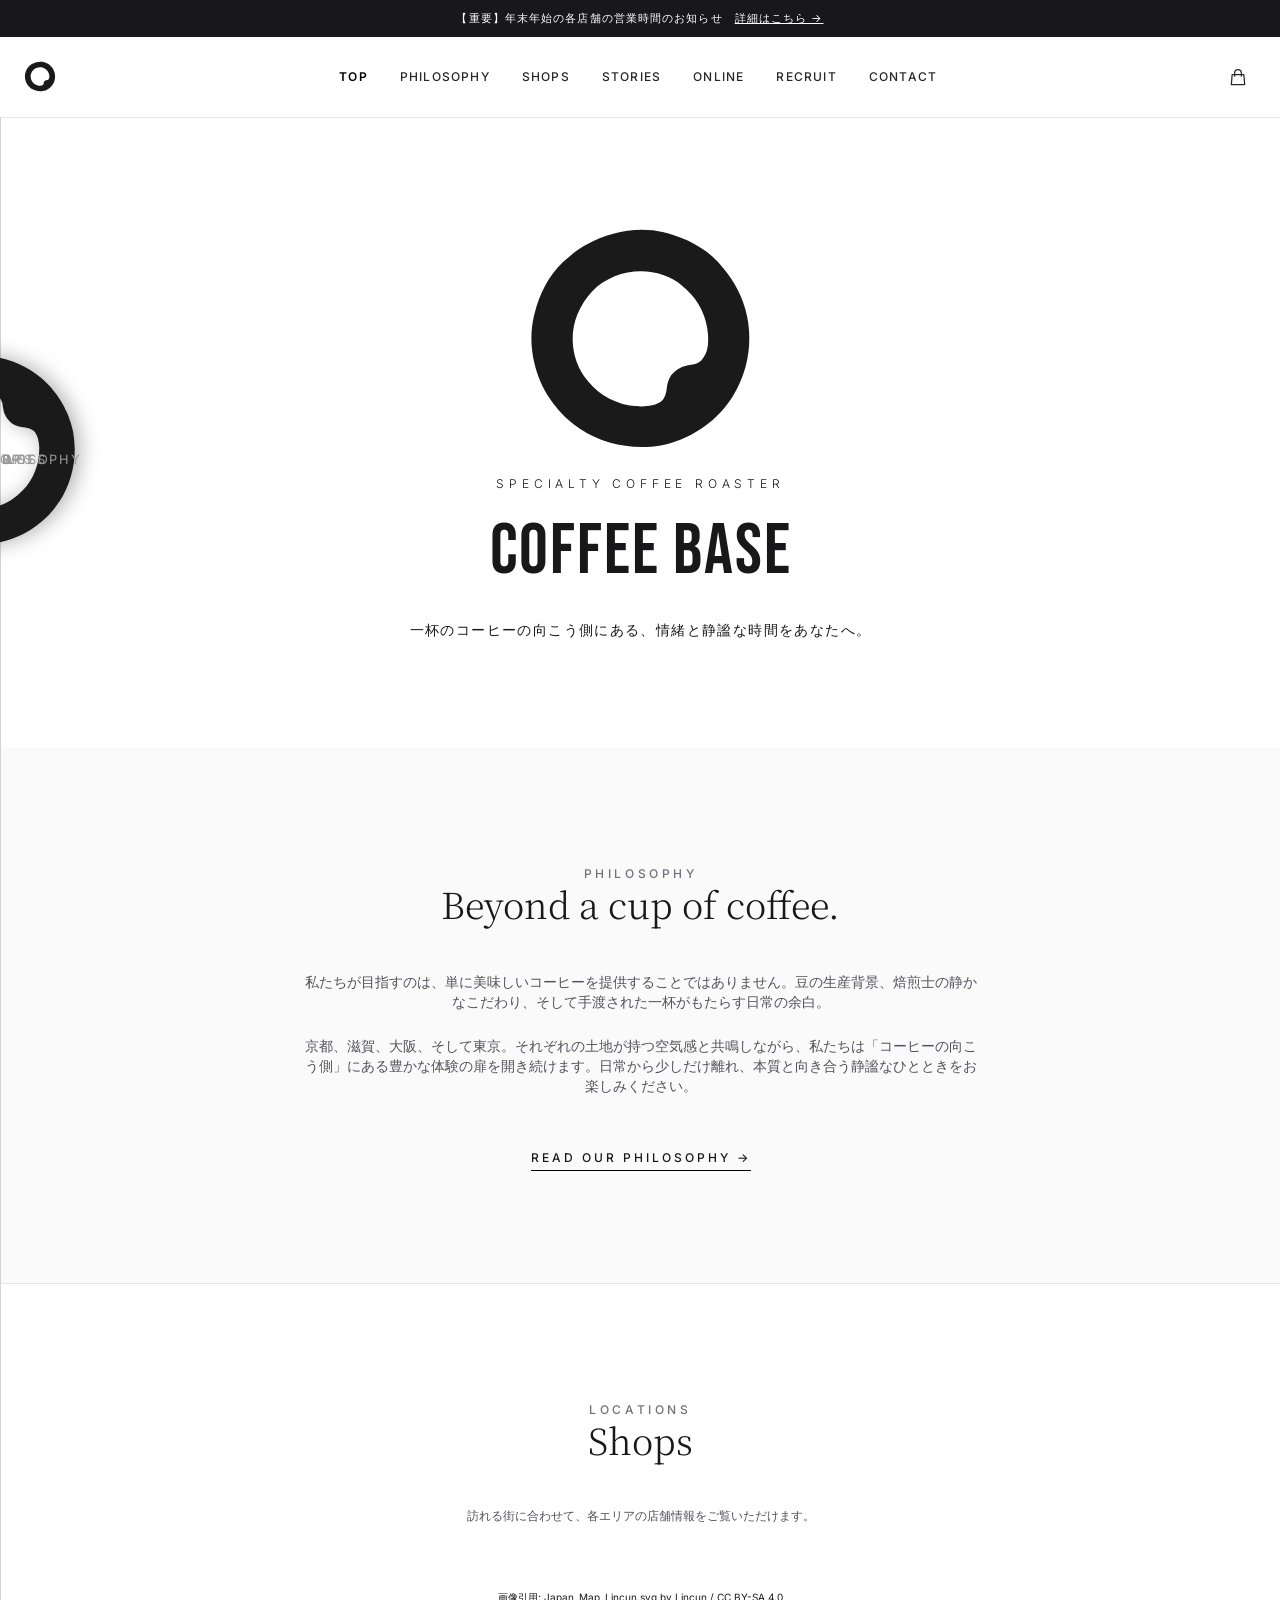
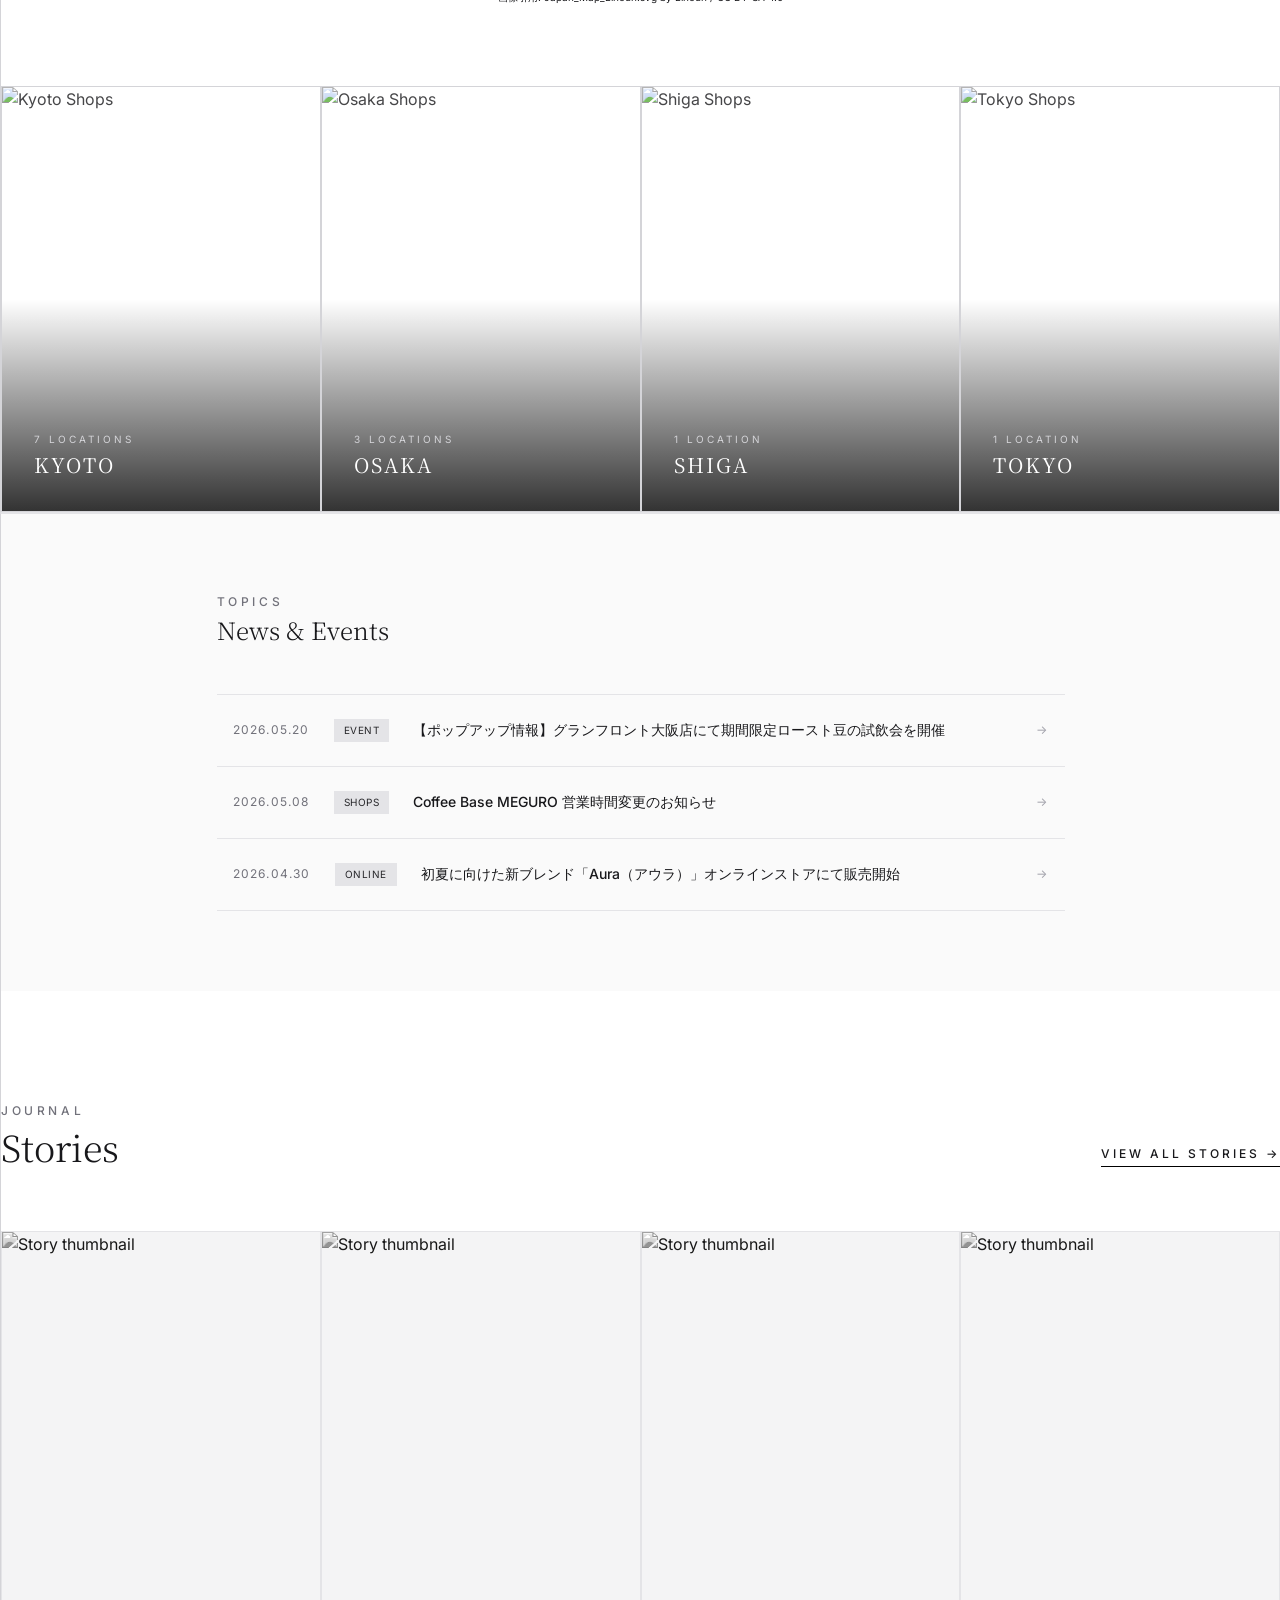
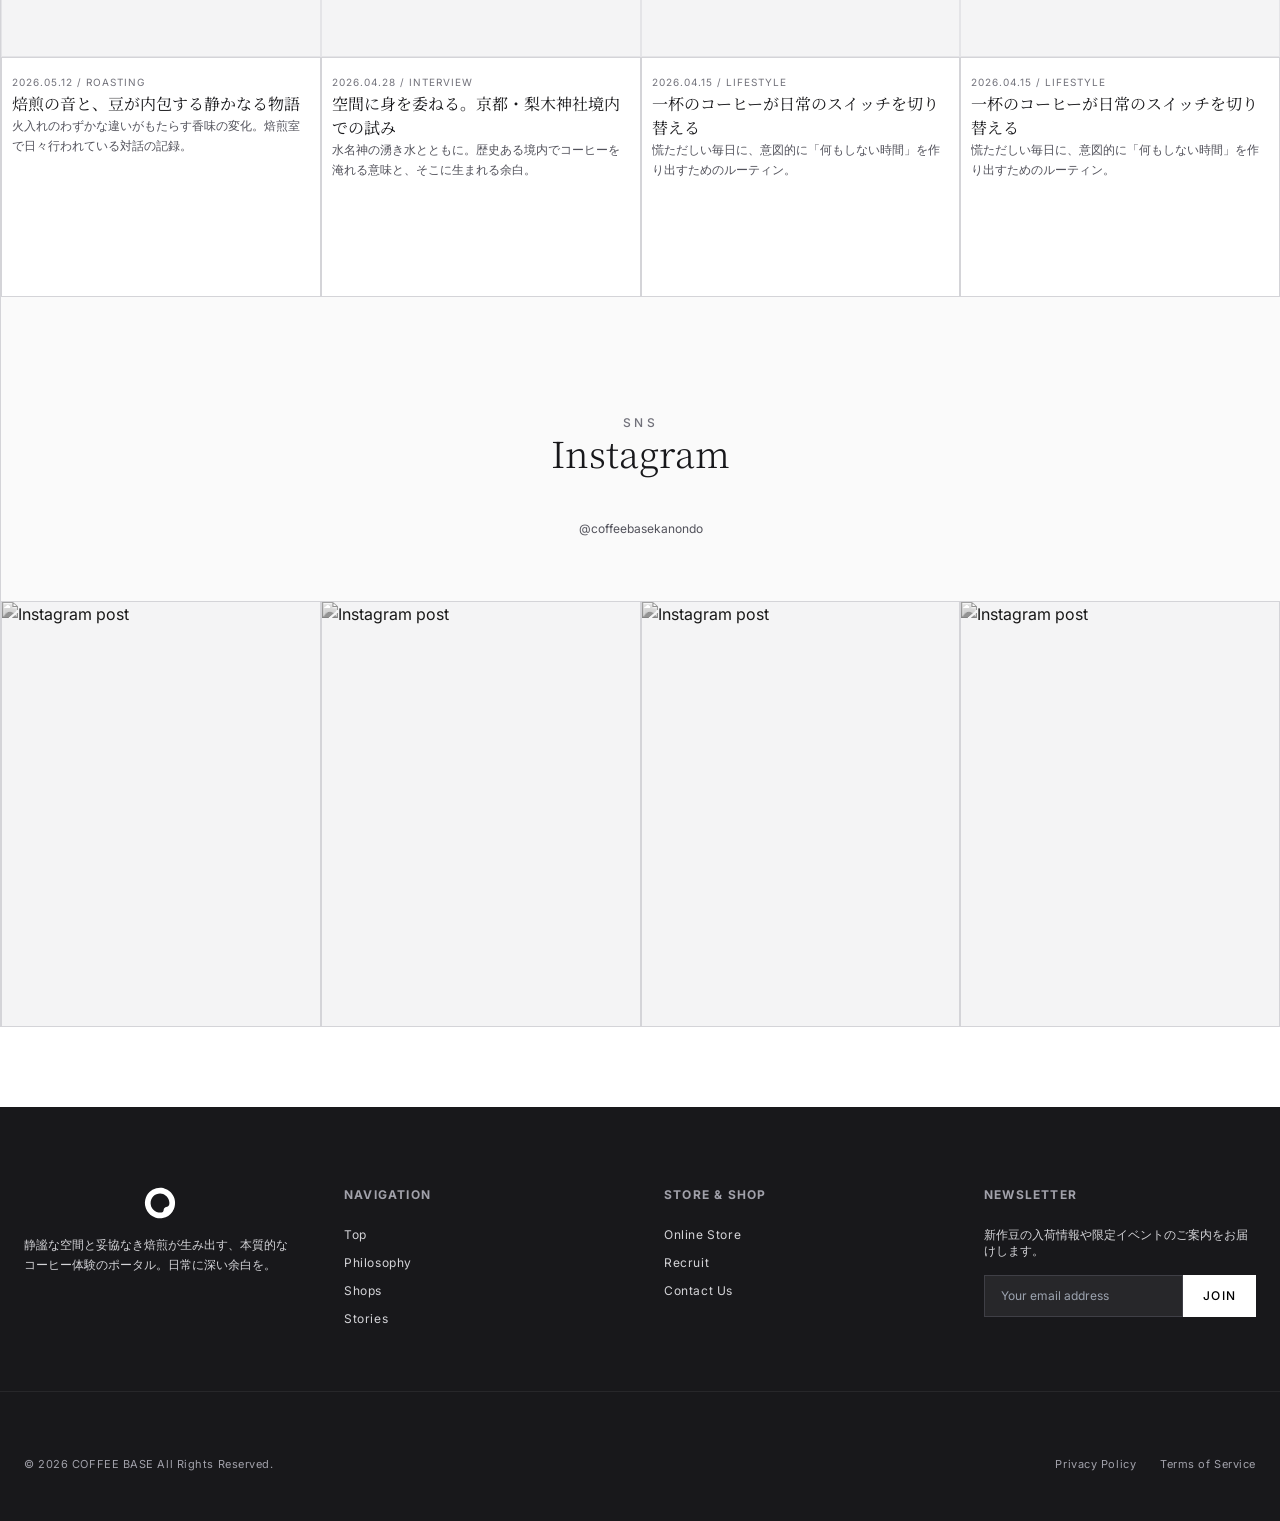
==== commit 2ed6b389: "Add files via upload" ====
--- a/index.html
+++ b/index.html
@@ -6,8 +6,7 @@
     <title>COFFEE BASE — Beyond a cup of coffee.</title>
     <link rel="preconnect" href="https://fonts.googleapis.com">
     <link rel="preconnect" href="https://fonts.gstatic.com" crossorigin>
-    <link href="https://fonts.googleapis.com/css2?family=Inter:wght@300;400;500;600;700&family=Noto+Serif+JP:wght@300;400;600&display=swap" rel="stylesheet">
-    <link rel="stylesheet" href="css/style.css">
+    <link href="https://fonts.googleapis.com/css2?family=Bebas+Neue&family=Inter:wght@300;400;500;600;700&family=Noto+Serif+JP:wght@300;400;600&display=swap" rel="stylesheet">    <link rel="stylesheet" href="css/style.css">
 
     <!-- Lenis用CSS -->
     <link rel="stylesheet" href="https://unpkg.com/lenis@1.1.18/dist/lenis.css">
@@ -19,6 +18,13 @@
     <script src="https://unpkg.com/lenis@1.1.18/dist/lenis.min.js"></script>
 </head>
 <body class="page">
+    <!-- banner -->
+    <div class="notification-banner">
+        <p class="notification-banner__text">
+            【重要】年末年始の各店舗の営業時間のお知らせ 
+            <a href="#" class="notification-banner__link">詳細はこちら &rarr;</a>
+        </p>
+    </div>
 
     <!-- Header -->
     <header class="header">
@@ -61,14 +67,47 @@
     <!-- Main Content -->
     <main class="main">
 
+        <div class="fixed-left-container">
+            <div class="logo-wrap">
+                <img src="images/logo.svg" alt="" class="rotating-image" id="targetImg">
+
+                <div class="circular-nav" id="circularNav">
+                    <a href="#top" class="nav-item">TOP</a>
+                    <a href="#philosophy" class="nav-item">PHILOSOPHY</a>
+                    <a href="#shops" class="nav-item">SHOPS</a>
+                    <a href="#stories" class="nav-item">STORIES</a>
+                    <a href="#news" class="nav-item">NEWS</a>
+                    <a href="#sns" class="nav-item">SNS</a>
+                </div>
+
+                <!-- スマホ用の縦型ドットインジケーター -->
+                <div class="mobile-dots-nav">
+                    <div class="dots-line"></div>
+                    <div class="dot-item is-active"></div>
+                    <div class="dot-item"></div>
+                    <div class="dot-item"></div>
+                    <div class="dot-item"></div>
+                    <div class="dot-item"></div>
+                    <div class="dot-item"></div>
+                    <!-- <div class="dot-item"></div> -->
+                </div>
+            </div>
+        </div>
+
+        
+
         <!-- 1. メインビジュアル (映像演出 / フォールバック画像) -->
-        <section class="hero">
-            <video autoplay muted loop playsinline class="hero__video">
+        <section id="top" class="hero">
+            <!-- <video autoplay muted loop playsinline class="hero__video">
                 <source src="videos/hero-bg.mp4" type="video/mp4">
-            </video>
-            <div class="hero__gradient"></div>
+            </video> -->
+            <!-- <div class="hero__gradient"></div> -->
+
+            
 
             <div class="hero__content fade-in">
+
+                <img src="images/logo.svg" class="logo-white">
                 <span class="hero__eyebrow">Specialty Coffee Roaster</span>
                 <h1 class="hero__title">
                     COFFEE BASE
@@ -80,8 +119,8 @@
         </section>
 
         <!-- 2. ブランドメッセージ ＆ 世界観の要約・導入 -->
-        <section class="philosophy">
-            <span class="philosophy__eyebrow">Philosophy &amp; Vision</span>
+        <section id="philosophy" class="philosophy">
+            <span class="philosophy__eyebrow">Philosophy</span>
             <h2 class="philosophy__title">
                 Beyond a cup of coffee.
             </h2>
@@ -101,16 +140,16 @@
         </section>
 
         <!-- 3. エリア・店舗ハブ (Gateway) -->
-        <section class="gateway">
+        <section id="shops" class="gateway">
             <div class="gateway__inner">
                 <div class="gateway__header">
                     <span class="gateway__eyebrow">Locations</span>
-                    <h2 class="gateway__title">Shops Gateway</h2>
+                    <h2 class="gateway__title">Shops</h2>
                     <p class="gateway__desc">訪れる街に合わせて、各エリアの店舗情報をご覧いただけます。</p>
                 </div>
 
                 <div class="map"></div>
-                <p style="margin-top: 40px; font-size: 12px;">
+                <p style="margin-bottom: 80px; font-size: 12px; text-align: center;">
                 <small>
                     画像引用: 
                     <a href="https://commons.wikimedia.org/wiki/File:Japan_Map_Lincun.svg" target="_blank" rel="noopener">Japan_Map_Lincun.svg</a> 
@@ -122,7 +161,7 @@
                 <div class="gateway__grid">
                     <!-- KYOTO -->
                     <a href="shops.html#kyoto" class="gateway__card">
-                        <img src="https://placehold.co/600x800/27272a/ffffff?text=KYOTO" alt="Kyoto Shops" class="gateway__card-img">
+                        <img src="images/kyoto.webp" alt="Kyoto Shops" class="gateway__card-img">
                         <div class="gateway__card-overlay">
                             <span class="gateway__card-tag">7 Locations</span>
                             <h3 class="gateway__card-title">KYOTO</h3>
@@ -130,7 +169,7 @@
                     </a>
                     <!-- OSAKA -->
                     <a href="shops.html#osaka" class="gateway__card">
-                        <img src="https://placehold.co/600x800/27272a/ffffff?text=OSAKA" alt="Osaka Shops" class="gateway__card-img">
+                        <img src="images/osaka.jpg" alt="Osaka Shops" class="gateway__card-img">
                         <div class="gateway__card-overlay">
                             <span class="gateway__card-tag">3 Locations</span>
                             <h3 class="gateway__card-title">OSAKA</h3>
@@ -138,7 +177,7 @@
                     </a>
                     <!-- SHIGA -->
                     <a href="shops.html#shiga" class="gateway__card">
-                        <img src="https://placehold.co/600x800/27272a/ffffff?text=SHIGA" alt="Shiga Shops" class="gateway__card-img">
+                        <img src="images/shiga.jpg" alt="Shiga Shops" class="gateway__card-img">
                         <div class="gateway__card-overlay">
                             <span class="gateway__card-tag">1 Location</span>
                             <h3 class="gateway__card-title">SHIGA</h3>
@@ -146,7 +185,7 @@
                     </a>
                     <!-- TOKYO -->
                     <a href="shops.html#tokyo" class="gateway__card">
-                        <img src="https://placehold.co/600x800/27272a/ffffff?text=TOKYO" alt="Tokyo Shops" class="gateway__card-img">
+                        <img src="images/tokyo.jpg" alt="Tokyo Shops" class="gateway__card-img">
                         <div class="gateway__card-overlay">
                             <span class="gateway__card-tag">1 Location</span>
                             <h3 class="gateway__card-title">TOKYO</h3>
@@ -156,62 +195,9 @@
             </div>
         </section>
 
-        <!-- 4. Stories / Journal ピックアップ -->
-        <section class="stories">
-            <div class="stories__header">
-                <div>
-                    <span class="stories__eyebrow">Journal</span>
-                    <h2 class="stories__title">Stories</h2>
-                </div>
-                <a href="stories.html" class="link-underline">
-                    View All Stories &rarr;
-                </a>
-            </div>
-            <div class="stories__grid">
-                <!-- Story Item 1 -->
-                <article class="story" onclick="location.href='stories.html'">
-                    <div class="story__thumb">
-                        <img src="https://placehold.co/800x500/f4f4f5/18181b?text=Story+01" alt="Story thumbnail" class="story__thumb-img">
-                    </div>
-                    <div class="story__body">
-                        <span class="story__meta">2026.05.12 / Roasting</span>
-                        <h3 class="story__title">焙煎の音と、豆が内包する静かなる物語</h3>
-                        <p class="story__excerpt">
-                            火入れのわずかな違いがもたらす香味の変化。焙煎室で日々行われている対話の記録。
-                        </p>
-                    </div>
-                </article>
-                <!-- Story Item 2 -->
-                <article class="story" onclick="location.href='stories.html'">
-                    <div class="story__thumb">
-                        <img src="https://placehold.co/800x500/f4f4f5/18181b?text=Story+02" alt="Story thumbnail" class="story__thumb-img">
-                    </div>
-                    <div class="story__body">
-                        <span class="story__meta">2026.04.28 / Interview</span>
-                        <h3 class="story__title">空間に身を委ねる。京都・梨木神社境内での試み</h3>
-                        <p class="story__excerpt">
-                            水名神の湧き水とともに。歴史ある境内でコーヒーを淹れる意味と、そこに生まれる余白。
-                        </p>
-                    </div>
-                </article>
-                <!-- Story Item 3 -->
-                <article class="story" onclick="location.href='stories.html'">
-                    <div class="story__thumb">
-                        <img src="https://placehold.co/800x500/f4f4f5/18181b?text=Story+03" alt="Story thumbnail" class="story__thumb-img">
-                    </div>
-                    <div class="story__body">
-                        <span class="story__meta">2026.04.15 / Lifestyle</span>
-                        <h3 class="story__title">一杯のコーヒーが日常のスイッチを切り替える</h3>
-                        <p class="story__excerpt">
-                            慌ただしい毎日に、意図的に「何もしない時間」を作り出すためのルーティン。
-                        </p>
-                    </div>
-                </article>
-            </div>
-        </section>
-
-        <!-- 5. NEWS / EVENTS トピックス -->
-        <section class="news">
+
+        <!-- 4. NEWS / EVENTS トピックス -->
+        <section id="news" class="news">
             <div class="news__inner">
                 <div class="news__header">
                     <div>
@@ -257,28 +243,96 @@
             </div>
         </section>
 
+        <!-- 5. Stories / Journal ピックアップ -->
+        <section id="stories" class="stories">
+            <div class="stories__header">
+                <div>
+                    <span class="stories__eyebrow">Journal</span>
+                    <h2 class="stories__title">Stories</h2>
+                </div>
+                <a href="stories.html" class="link-underline">
+                    View All Stories &rarr;
+                </a>
+            </div>
+            <div class="stories__grid">
+                <!-- Story Item 1 -->
+                <article class="story" onclick="location.href='stories.html'">
+                    <div class="story__thumb">
+                        <img src="https://placehold.co/300x400/f4f4f5/18181b?text=Story+01" alt="Story thumbnail" class="story__thumb-img">
+                    </div>
+                    <div class="story__body">
+                        <span class="story__meta">2026.05.12 / Roasting</span>
+                        <h3 class="story__title">焙煎の音と、豆が内包する静かなる物語</h3>
+                        <p class="story__excerpt">
+                            火入れのわずかな違いがもたらす香味の変化。焙煎室で日々行われている対話の記録。
+                        </p>
+                    </div>
+                </article>
+                <!-- Story Item 2 -->
+                <article class="story" onclick="location.href='stories.html'">
+                    <div class="story__thumb">
+                        <img src="https://placehold.co/300x400/f4f4f5/18181b?text=Story+02" alt="Story thumbnail" class="story__thumb-img">
+                    </div>
+                    <div class="story__body">
+                        <span class="story__meta">2026.04.28 / Interview</span>
+                        <h3 class="story__title">空間に身を委ねる。京都・梨木神社境内での試み</h3>
+                        <p class="story__excerpt">
+                            水名神の湧き水とともに。歴史ある境内でコーヒーを淹れる意味と、そこに生まれる余白。
+                        </p>
+                    </div>
+                </article>
+                <!-- Story Item 3 -->
+                <article class="story" onclick="location.href='stories.html'">
+                    <div class="story__thumb">
+                        <img src="https://placehold.co/300x400/f4f4f5/18181b?text=Story+03" alt="Story thumbnail" class="story__thumb-img">
+                    </div>
+                    <div class="story__body">
+                        <span class="story__meta">2026.04.15 / Lifestyle</span>
+                        <h3 class="story__title">一杯のコーヒーが日常のスイッチを切り替える</h3>
+                        <p class="story__excerpt">
+                            慌ただしい毎日に、意図的に「何もしない時間」を作り出すためのルーティン。
+                        </p>
+                    </div>
+                </article>
+                <!-- Story Item 4 -->
+                <article class="story" onclick="location.href='stories.html'">
+                    <div class="story__thumb">
+                        <img src="https://placehold.co/300x400/f4f4f5/18181b?text=Story+04" alt="Story thumbnail" class="story__thumb-img">
+                    </div>
+                    <div class="story__body">
+                        <span class="story__meta">2026.04.15 / Lifestyle</span>
+                        <h3 class="story__title">一杯のコーヒーが日常のスイッチを切り替える</h3>
+                        <p class="story__excerpt">
+                            慌ただしい毎日に、意図的に「何もしない時間」を作り出すためのルーティン。
+                        </p>
+                    </div>
+                </article>
+            </div>
+        </section>
+
+
         <!-- 6. Instagram / SNS Feed -->
-        <section class="instagram">
+        <section id="sns" class="instagram">
             <div class="instagram__header">
-                <span class="instagram__eyebrow">Instagram</span>
-                <h2 class="instagram__title">@coffeebase_kyoto</h2>
-                <p class="instagram__desc">日々の風景や店舗のシグネチャーを切り取って。</p>
+                <span class="instagram__eyebrow">SNS</span>
+                <h2 class="instagram__title">Instagram</h2>
+                <p class="instagram__desc">@coffeebasekanondo</p>
             </div>
             <div class="instagram__grid">
                 <a href="https://instagram.com" target="_blank" rel="noopener noreferrer" class="instagram__post">
-                    <img src="https://placehold.co/600x600/f4f4f5/18181b?text=IG+01" alt="Instagram post" class="instagram__img">
+                    <img src="https://placehold.co/300x400/f4f4f5/18181b?text=IG+01" alt="Instagram post" class="instagram__img">
                     <div class="instagram__overlay">View</div>
                 </a>
                 <a href="https://instagram.com" target="_blank" rel="noopener noreferrer" class="instagram__post">
-                    <img src="https://placehold.co/600x600/f4f4f5/18181b?text=IG+02" alt="Instagram post" class="instagram__img">
+                    <img src="https://placehold.co/300x400/f4f4f5/18181b?text=IG+02" alt="Instagram post" class="instagram__img">
                     <div class="instagram__overlay">View</div>
                 </a>
                 <a href="https://instagram.com" target="_blank" rel="noopener noreferrer" class="instagram__post">
-                    <img src="https://placehold.co/600x600/f4f4f5/18181b?text=IG+03" alt="Instagram post" class="instagram__img">
+                    <img src="https://placehold.co/300x400/f4f4f5/18181b?text=IG+03" alt="Instagram post" class="instagram__img">
                     <div class="instagram__overlay">View</div>
                 </a>
                 <a href="https://instagram.com" target="_blank" rel="noopener noreferrer" class="instagram__post">
-                    <img src="https://placehold.co/600x600/f4f4f5/18181b?text=IG+04" alt="Instagram post" class="instagram__img">
+                    <img src="https://placehold.co/300x400/f4f4f5/18181b?text=IG+04" alt="Instagram post" class="instagram__img">
                     <div class="instagram__overlay">View</div>
                 </a>
             </div>
--- a/css/style.css
+++ b/css/style.css
@@ -17,6 +17,8 @@
     --color-base-900: #18181b;
     --color-base-950: #09090b;
     --color-red-600: #dc2626;
+
+    --color-line: #d4d4d8;
 
     --font-sans: 'Inter', sans-serif;
     --font-serif: 'Noto Serif JP', serif;
@@ -160,6 +162,39 @@
 }
 
 /* =========================================================
+   Notification Banner
+   ========================================================= */
+.notification-banner {
+    background-color: var(--color-base-900); /* 黒系の背景 */
+    color: var(--color-white);
+    font-size: 11px;
+    letter-spacing: 0.1em;
+    text-align: center;
+    padding: 0.625rem 1rem;
+    position: relative;
+    z-index: 60; /* ヘッダー(50)よりも手前に表示 */
+}
+
+.notification-banner__text {
+    margin: 0;
+    display: flex;
+    align-items: center;
+    justify-content: center;
+    gap: 0.75rem;
+    flex-wrap: wrap;
+}
+
+.notification-banner__link {
+    color: var(--color-white);
+    text-decoration: underline;
+    transition: opacity 150ms var(--ease);
+}
+
+.notification-banner__link:hover {
+    opacity: 0.7;
+}
+
+/* =========================================================
    Header
    ========================================================= */
 .header {
@@ -333,18 +368,145 @@
     flex-grow: 1;
 }
 
+/* ==========================================
+   ご提示いただいた固定コンテナと画像（変更なし）
+   ========================================== */
+.fixed-left-container {
+    position: fixed;
+    left: 0;
+    top: 50%;
+    transform: translate(-60%, -50%);
+    z-index: 1000;
+}
+
+/* ロゴとナビが共有する正方形の枠。この中心が円の中心になる */
+.logo-wrap {
+    position: relative;
+    width: 200px;
+    height: 200px;
+    --nav-radius: 115px;  /* 円の中心から文字の開始位置までの距離。見た目で調整 */
+}
+
+.rotating-image {
+    position: absolute;
+    inset: 0;
+    width: 100%;
+    height: 100%;
+    object-fit: contain;
+    transform: rotate(-90deg);
+    filter: drop-shadow(0px 5px 10px rgba(0, 0, 0, 0.3));
+    will-change: transform;
+}
+
+/* 円の中心に置く 0×0 の点。ここを軸に回転する */
+.circular-nav {
+    position: absolute;
+    left: 50%;
+    top: 50%;
+    width: 0;
+    height: 0;
+    transform: rotate(var(--nav-rotation, 0deg));
+    transition: transform 0.6s cubic-bezier(0.25, 1, 0.5, 1);
+    pointer-events: none;
+}
+
+/* 各項目：中心から角度ぶん回して、半径ぶん外へ出す */
+.nav-item {
+    position: absolute;
+    left: 0;
+    top: 0;
+    transform-origin: 0 0;
+    transform: rotate(var(--item-angle)) translate(var(--nav-radius), -50%);
+    white-space: nowrap;
+    font-size: 0.8rem;
+    letter-spacing: 0.15em;
+    color: #999;
+    text-decoration: none;
+    pointer-events: auto;
+    transition: color 0.3s ease;
+}
+
+.nav-item.is-active {
+    color: #111;
+    font-weight: bold;
+}
+/* ==========================================
+   スマホ用縦型ドットインジケーター（初期は非表示）
+   ========================================== */
+.mobile-dots-nav {
+    display: none;
+}
+
+/* スマホ表示時（例: 768px以下）の設定 */
+@media (max-width: 768px) {
+    /* PC用のロゴや円形ナビは非表示にする */
+    .rotating-image,
+    .circular-nav {
+        display: none;
+    }
+
+    /* スマホ用インジケーターを画面の右端（または左端）に固定配置 */
+    .mobile-dots-nav {
+        display: flex;
+        flex-direction: column;
+        align-items: center;
+        justify-content: space-between;
+        position: fixed;
+        left: 130px;
+        top: 50%;
+        transform: translateY(-50%) translateZ(0);
+        height: 100px;
+        z-index: 1000;
+        pointer-events: none;
+        will-change: transform;
+    }
+
+    .dots-line {
+        position: absolute;
+        top: 0;
+        bottom: 0;
+        width: 1px;
+        background-color: rgba(0, 0, 0, 0.2);
+        z-index: 1;
+    }
+
+    /* 各ドット */
+    .dot-item {
+        position: relative;
+        z-index: 2;
+        width: 6px;  /* 基本のサイズを固定 */
+        height: 6px; /* 基本のサイズを固定 */
+        background-color: #999;
+        border-radius: 50%;
+        /* width/heightの変更をやめ、transform: scale のみにする */
+        transform: scale(1);
+        transition: transform 0.3s cubic-bezier(0.25, 1, 0.5, 1), background-color 0.3s ease;
+        will-change: transform;
+    }
+
+    /* アクティブ時は scale() で拡大する（レイアウト再計算が起きないため滑らか） */
+    .dot-item.is-active {
+        transform: scale(1.6); 
+        background-color: #111;
+    }
+}
 /* =========================================================
    1. Hero
    ========================================================= */
 .hero {
     position: relative;
-    height: 85vh;
+    height: 70vh;
     width: 100%;
     overflow: hidden;
-    background-color: var(--color-black);
+    /* background-color: var(--color-black); */
+    background-color: #fff;
     display: flex;
     align-items: center;
     justify-content: center;
+    margin: 0 auto;
+    max-width: 1400px;
+    border-left: 1px solid var(--color-line);
+
 }
 .hero__video {
     position: absolute;
@@ -370,19 +532,19 @@
     display: flex;
     flex-direction: column;
     gap: 1.5rem;
-    color: var(--color-white);
+    /* color: var(--color-white); */
 }
 .hero__eyebrow {
     font-size: 0.75rem;
     line-height: 1rem;
     text-transform: uppercase;
     letter-spacing: 0.4em;
-    color: var(--color-base-300);
+    /* color: var(--color-base-300); */
     font-weight: 300;
     display: block;
 }
 .hero__title {
-    font-family: var(--font-serif);
+    font-family: 'Bebas Neue', sans-serif;
     font-weight: 300;
     letter-spacing: 0.025em;
     line-height: 1.25;
@@ -391,7 +553,7 @@
 }
 .hero__lead {
     font-size: 0.75rem;
-    color: var(--color-base-200);
+    /* color: var(--color-base-200); */
     font-weight: 300;
     letter-spacing: 0.1em;
     max-width: 32rem;
@@ -399,6 +561,13 @@
     line-height: 1.625;
     padding-top: 0.5rem;
 }
+.logo-white {
+    /* filter: drop-shadow(-10px 10px 15px rgba(255, 255, 255, 1)); */
+    margin: 0 auto;
+    width: 50%;
+    /* filter: brightness(0) invert(1); */
+}
+
 @media (min-width: 768px) {
     .hero__title { font-size: 3.75rem;
     line-height: 1; }
@@ -417,10 +586,13 @@
     margin-top: 2rem;
 }
 .philosophy {
+    background-color: var(--color-base-50);
     padding: 7rem 1.5rem;
-    max-width: 56rem;
+    max-width: 1400px;
     margin: 0 auto;
     text-align: center;
+
+    border-left: 1px solid var(--color-line);
 }
 .philosophy__eyebrow {
     font-size: 0.75rem;
@@ -436,6 +608,7 @@
     line-height: 1.625;
     font-size: 1.5rem;
     margin: 0;
+    margin-bottom: 48px;
 }
 @media (min-width: 768px) {
     .philosophy__title { font-size: 2.25rem;
@@ -467,15 +640,20 @@
    3. Gateway (shops hub + map)
    ========================================================= */
 .gateway {
-    padding: 5rem 0;
-    background-color: var(--color-base-50);
+    padding: 7rem 0 0;
+    margin: 0 auto;
+    background-color: #fff;
     border-top: 1px solid var(--color-base-200);
     border-bottom: 1px solid var(--color-base-200);
+
+    max-width: 1400px;
+    border-left: 1px solid var(--color-line);
+
 }
 .gateway__inner {
-    max-width: 80rem;
-    margin: 0 auto;
-    padding: 0 1.5rem;
+    /* max-width: 80rem; */
+    margin: 0 auto;
+    /* padding: 0 1.5rem; */
 }
 .gateway__header > * + * {
     margin-top: 0.75rem;
@@ -499,6 +677,7 @@
     font-size: 1.5rem;
     line-height: 2rem;
     margin: 0;
+    margin-bottom: 48px;
 }
 @media (min-width: 768px) {
     .gateway__title { font-size: 2.25rem;
@@ -513,7 +692,7 @@
 .gateway__grid {
     display: grid;
     grid-template-columns: repeat(1, minmax(0, 1fr));
-    gap: 1.5rem;
+    /* gap: 0.25rem; */
 }
 @media (min-width: 640px) {
     .gateway__grid { grid-template-columns: repeat(2, minmax(0, 1fr)); }
@@ -526,15 +705,16 @@
     display: block;
     aspect-ratio: 3 / 4;
     overflow: hidden;
-    background-color: var(--color-black);
+    /* background-color: var(--color-black); */
     text-decoration: none;
+    border: 1px solid var(--color-line);
 }
 .gateway__card-img {
     width: 100%;
     height: 100%;
     object-fit: cover;
-    filter: grayscale(1);
-    opacity: 0.7;
+    /* filter: grayscale(1); */
+    opacity: 0.8;
     transition: transform 500ms var(--ease);
 }
 .gateway__card:hover .gateway__card-img {
@@ -570,9 +750,10 @@
    4. Stories
    ========================================================= */
 .stories {
-    padding: 7rem 1.5rem;
-    max-width: 80rem;
-    margin: 0 auto;
+    padding: 7rem 0 0;
+    max-width: 1400px;
+    margin: 0 auto;
+    border-left: 1px solid var(--color-line);
 }
 .stories__header {
     display: flex;
@@ -608,19 +789,19 @@
 .stories__grid {
     display: grid;
     grid-template-columns: repeat(1, minmax(0, 1fr));
-    gap: 2rem;
-}
-@media (min-width: 768px) {
-    .stories__grid { grid-template-columns: repeat(3, minmax(0, 1fr)); }
+    /* gap: 2rem; */
+}
+@media (min-width: 768px) {
+    .stories__grid { grid-template-columns: repeat(4, minmax(0, 1fr)); }
 }
 .story {
     display: flex;
     flex-direction: column;
-    gap: 1rem;
+    /* gap: 1rem; */
     cursor: pointer;
 }
 .story__thumb {
-    aspect-ratio: 16 / 10;
+    aspect-ratio: 3 / 4;
     background-color: var(--color-base-100);
     overflow: hidden;
     border: 1px solid var(--color-base-200);
@@ -639,6 +820,9 @@
     margin-top: 0.5rem;
 }
 .story__body {
+    border: 1px solid var(--color-line);
+    padding: 10px 10px 40px;
+    aspect-ratio: 4 / 3;
 }
 .story__meta {
     font-size: 10px;
@@ -673,13 +857,19 @@
    ========================================================= */
 .news {
     padding: 5rem 0;
+    margin: 0 auto;
     background-color: var(--color-base-50);
     border-top: 1px solid var(--color-base-200);
+    max-width: 1400px;
+    border-left: 1px solid var(--color-line);
 }
 .news__inner {
     max-width: 56rem;
     margin: 0 auto;
     padding: 0 1.5rem;
+
+        /* border-left: 1px solid #000; */
+
 }
 .news__header {
     display: flex;
@@ -772,9 +962,11 @@
    6. Instagram
    ========================================================= */
 .instagram {
-    padding: 7rem 1.5rem;
-    max-width: 80rem;
-    margin: 0 auto;
+    padding: 7rem 0 0;
+    max-width: 1400px;
+    margin: 0 auto;
+    border-left: 1px solid var(--color-line);
+    background-color: var(--color-base-50);
 }
 .instagram__header > * + * {
     margin-top: 0.75rem;
@@ -798,6 +990,7 @@
     font-size: 1.5rem;
     line-height: 2rem;
     margin: 0;
+    margin-bottom: 48px;
 }
 @media (min-width: 768px) {
     .instagram__title { font-size: 2.25rem;
@@ -812,7 +1005,7 @@
 .instagram__grid {
     display: grid;
     grid-template-columns: repeat(2, minmax(0, 1fr));
-    gap: 1rem;
+    /* gap: 1rem; */
 }
 @media (min-width: 768px) {
     .instagram__grid { grid-template-columns: repeat(4, minmax(0, 1fr)); }
@@ -820,9 +1013,10 @@
 .instagram__post {
     position: relative;
     display: block;
-    aspect-ratio: 1 / 1;
+    aspect-ratio: 3 / 4;
     background-color: var(--color-base-100);
     overflow: hidden;
+    border: 1px solid var(--color-line);
 }
 .instagram__img {
     width: 100%;
@@ -1191,6 +1385,7 @@
     font-size: 1.875rem;
     line-height: 2.25rem;
     margin: 0;
+    margin-bottom: 48px;
 }
 @media (min-width: 768px) {
     .philosophy-page__title { font-size: 3rem;
@@ -1288,6 +1483,7 @@
     font-size: 1.875rem;
     line-height: 2.25rem;
     margin: 0;
+    margin-bottom: 48px;
 }
 @media (min-width: 768px) {
     .page-hero__title { font-size: 3rem;
